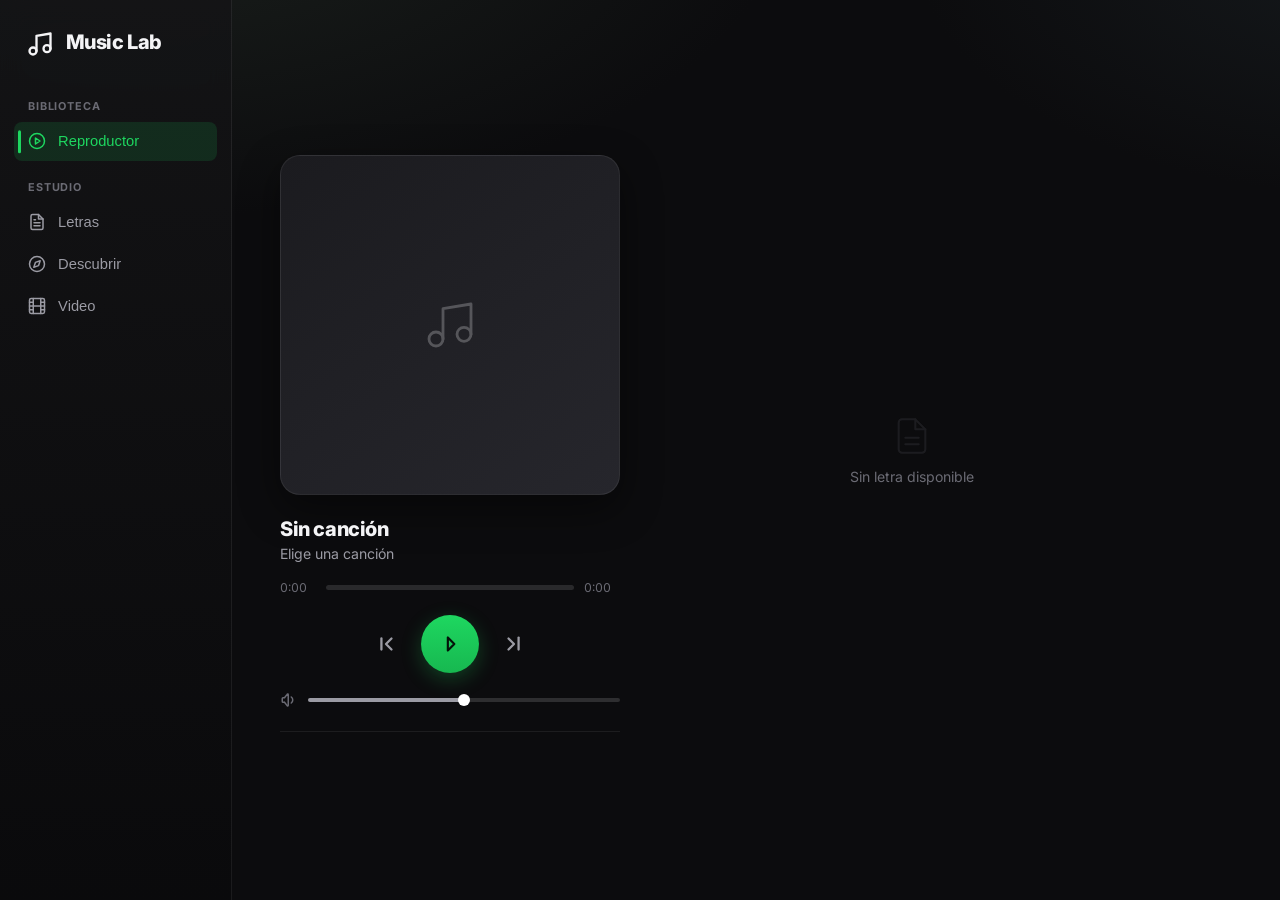
==== static/index.html @ c801e89b "ui(video): rename to Video, reorganize as numbered steps, add progress bar - Sidebar entry renamed f" ====
<!DOCTYPE html>
<html lang="es">
<head>
  <meta charset="UTF-8">
  <meta name="viewport" content="width=device-width, initial-scale=1.0">
  <title>Music Lab</title>
  <link href="https://fonts.googleapis.com/css2?family=Inter:wght@400;600;800&display=swap" rel="stylesheet">
  <link rel="stylesheet" href="/static/style.css">
</head>
<body>
  <div class="app-shell">
    <canvas id="bgCanvas" class="bg-canvas"></canvas>
    
    <!-- Barra lateral de navegación -->
    <nav class="sidebar">
      <div class="brand">
        <svg viewBox="0 0 24 24" width="28" height="28" stroke="currentColor" stroke-width="2" fill="none" stroke-linecap="round" stroke-linejoin="round" style="margin-right:8px; vertical-align:middle"><path d="M9 18V5l12-2v13"></path><circle cx="6" cy="18" r="3"></circle><circle cx="18" cy="16" r="3"></circle></svg>
        Music Lab
      </div>

      <div class="nav-group-label">Biblioteca</div>
      <button class="nav-item active" data-view="player">
        <svg viewBox="0 0 24 24" width="18" height="18" stroke="currentColor" stroke-width="2" fill="none" stroke-linecap="round" stroke-linejoin="round" style="margin-right:8px; vertical-align:middle; margin-top:-2px"><circle cx="12" cy="12" r="10"></circle><polygon points="10 8 16 12 10 16 10 8"></polygon></svg> Reproductor
      </button>

      <div class="nav-group-label">Estudio</div>
      <button class="nav-item" data-view="lyrics">
        <svg viewBox="0 0 24 24" width="18" height="18" stroke="currentColor" stroke-width="2" fill="none" stroke-linecap="round" stroke-linejoin="round" style="margin-right:8px; vertical-align:middle; margin-top:-2px"><path d="M14 2H6a2 2 0 0 0-2 2v16a2 2 0 0 0 2 2h12a2 2 0 0 0 2-2V8z"></path><polyline points="14 2 14 8 20 8"></polyline><line x1="16" y1="13" x2="8" y2="13"></line><line x1="16" y1="17" x2="8" y2="17"></line><polyline points="10 9 9 9 8 9"></polyline></svg> Letras
      </button>
      <button class="nav-item" data-view="spotify">
        <svg viewBox="0 0 24 24" width="18" height="18" stroke="currentColor" stroke-width="2" fill="none" stroke-linecap="round" stroke-linejoin="round" style="margin-right:8px; vertical-align:middle; margin-top:-2px"><circle cx="12" cy="12" r="10"></circle><polygon points="16.24 7.76 14.12 14.12 7.76 16.24 9.88 9.88 16.24 7.76"></polygon></svg> Descubrir
      </button>
      <button class="nav-item" data-view="studio">
        <svg viewBox="0 0 24 24" width="18" height="18" stroke="currentColor" stroke-width="2" fill="none" stroke-linecap="round" stroke-linejoin="round" style="margin-right:8px; vertical-align:middle; margin-top:-2px"><rect x="2" y="2" width="20" height="20" rx="2.18" ry="2.18"></rect><line x1="7" y1="2" x2="7" y2="22"></line><line x1="17" y1="2" x2="17" y2="22"></line><line x1="2" y1="12" x2="22" y2="12"></line><line x1="2" y1="7" x2="7" y2="7"></line><line x1="2" y1="17" x2="7" y2="17"></line><line x1="17" y1="17" x2="22" y2="17"></line><line x1="17" y1="7" x2="22" y2="7"></line></svg> Video
      </button>
    </nav>

    <main class="content">

      <!-- ============ VISTA: REPRODUCTOR ============ -->
      <section class="view active" id="view-player">

        <div class="now-playing">

          <!-- Columna izquierda: artwork + controles + playlist -->
          <div class="np-controls">
            <div class="np-artwork" id="npArtwork">
              <svg viewBox="0 0 24 24" width="56" height="56" fill="none" stroke="currentColor" stroke-width="1.2" stroke-linecap="round" stroke-linejoin="round" opacity="0.25"><path d="M9 18V5l12-2v13"></path><circle cx="6" cy="18" r="3"></circle><circle cx="18" cy="16" r="3"></circle></svg>
            </div>

            <div class="np-meta">
              <div id="currentSongTitle">Sin canción</div>
              <div id="currentArtistName">Elige una canción</div>
            </div>

            <audio id="audioPlayer" preload="metadata"></audio>

            <div class="np-progress">
              <span id="currentTime">0:00</span>
              <div class="progress-bar"><div class="progress"></div></div>
              <span id="duration">0:00</span>
            </div>

            <div class="np-buttons">
              <button class="control-button" id="prevBtn" title="Anterior">
                <svg viewBox="0 0 24 24" fill="none" stroke="currentColor" stroke-linecap="round" stroke-linejoin="round" width="22" height="22" stroke-width="2.5"><path d="M7 6v12"></path><path d="M18 6l-6 6l6 6"></path></svg>
              </button>
              <button class="control-button play-pause" id="playBtn" title="Reproducir/Pausar">
                <svg id="playIconSvg" viewBox="0 0 24 24" fill="none" stroke="currentColor" stroke-linecap="round" stroke-linejoin="round" width="26" height="26" stroke-width="2"><path d="M10 18l6 -6l-6 -6v12"></path></svg>
              </button>
              <button class="control-button" id="nextBtn" title="Siguiente">
                <svg viewBox="0 0 24 24" fill="none" stroke="currentColor" stroke-linecap="round" stroke-linejoin="round" width="22" height="22" stroke-width="2.5"><path d="M6 6l6 6l-6 6"></path><path d="M17 5v13"></path></svg>
              </button>
            </div>

            <div class="np-volume">
              <svg viewBox="0 0 24 24" fill="none" stroke="currentColor" stroke-linecap="round" stroke-linejoin="round" width="18" height="18" stroke-width="2"><path d="M15 8a5 5 0 0 1 0 8"></path><path d="M6 15h-2a1 1 0 0 1 -1 -1v-4a1 1 0 0 1 1 -1h2l3.5 -4.5a.8 .8 0 0 1 1.5 .5v14a.8 .8 0 0 1 -1.5 .5l-3.5 -4.5"></path></svg>
              <input type="range" class="volume-slider" min="0" max="1" step="0.1" value="0.5" />
            </div>

            <div class="playlist" id="playlistContainer"></div>
          </div>

          <!-- Columna derecha: letra / karaoke -->
          <div class="np-lyrics">
            <div class="karaoke-stage" id="karaokeStage" hidden>
              <div class="karaoke-text" id="karaokeText"></div>
            </div>
            <div class="np-lyrics-empty" id="npLyricsEmpty">
              <svg viewBox="0 0 24 24" width="40" height="40" fill="none" stroke="currentColor" stroke-width="1.2" stroke-linecap="round" stroke-linejoin="round" opacity="0.18"><path d="M14 2H6a2 2 0 0 0-2 2v16a2 2 0 0 0 2 2h12a2 2 0 0 0 2-2V8z"></path><polyline points="14 2 14 8 20 8"></polyline><line x1="16" y1="13" x2="8" y2="13"></line><line x1="16" y1="17" x2="8" y2="17"></line></svg>
              <p>Sin letra disponible</p>
            </div>
          </div>

        </div>
      </section>

      <!-- ============ VISTA: LETRAS ============ -->
      <section class="view" id="view-lyrics">
        <h1>Ver / crear letra</h1>
        <div class="form-card">
          <label>Canción</label>
          <select id="lyricsSongSelect"></select>

          <label>Letra (separa las estrofas con una línea vacía)</label>
          <textarea id="lyricsTextarea" rows="16" placeholder="Elige una canción para ver o escribir su letra..."></textarea>

          <button id="lyricsSaveBtn">Guardar letra</button>
        </div>
        <div id="lyricsStatus" class="status-box"></div>
      </section>

      <!-- ============ VISTA: VIDEO ============ -->
      <section class="view" id="view-studio">
        <h1>Generador de Video</h1>
        <p class="hint">
          Sincroniza la letra de una canción y expórtala como video vertical
          estilo TikTok. La letra que sincronices aquí también aparece en el Reproductor.
        </p>

        <details class="add-song">
          <summary>+ Añadir canción por URL</summary>
          <form id="downloadForm" class="form-card">
            <label>URL del audio/video</label>
            <input type="text" id="downloadUrl" placeholder="https://www.youtube.com/watch?v=..." required />

            <label>Nombre para guardarla (opcional)</label>
            <input type="text" id="downloadName" placeholder="Se usará el título si lo dejas vacío" />

            <p class="hint">Solo descarga contenido del que tengas derechos o licencia adecuada.</p>

            <button type="submit" id="downloadSubmit">Descargar</button>
          </form>
          <div id="downloadStatus" class="status-box"></div>
        </details>

        <!-- Paso 1: Elegir canción y sincronizar -->
        <div class="form-card step-card">
          <div class="step-head">
            <span class="step-num">1</span>
            <div>
              <div class="step-title">Elige la canción</div>
              <div class="step-sub">Sincroniza su letra con el audio (una sola vez por canción).</div>
            </div>
          </div>

          <label>Canción (necesita letra guardada)</label>
          <select id="studioSongSelect"></select>

          <div class="inline-fields">
            <div>
              <label>Idioma</label>
              <input type="text" id="studioLanguage" value="es" />
            </div>
            <div>
              <label>Modelo Whisper</label>
              <select id="studioModel">
                <option value="tiny">tiny (rápido)</option>
                <option value="base">base</option>
                <option value="small" selected>small (recomendado)</option>
                <option value="medium">medium (lento, preciso)</option>
              </select>
            </div>
          </div>

          <div class="checkbox-row">
            <label><input type="checkbox" id="studioSeparate" checked /> Aislar voz (Demucs)</label>
            <label><input type="checkbox" id="studioVad" checked /> Detección de voz (VAD)</label>
            <label><input type="checkbox" id="studioForce" /> Forzar re-sincronización</label>
          </div>

          <p class="hint">
            "Aislar voz" + "VAD" dan la mejor sincronía. La primera vez, Demucs puede
            tardar un par de minutos; luego queda cacheada.
          </p>

          <button id="studioSyncBtn">Sincronizar</button>
          <div class="job-progress" id="syncProgress" hidden>
            <div class="job-progress-head">
              <span class="job-progress-phase" id="syncProgressPhase"></span>
              <span class="job-progress-pct" id="syncProgressPct"></span>
            </div>
            <div class="job-progress-bar"><div class="job-progress-fill" id="syncProgressFill"></div></div>
          </div>
          <div id="studioStatus" class="status-box"></div>
        </div>

        <!-- Paso 2: Detalles del video (metadatos + fragmento) y generación -->
        <div class="form-card step-card">
          <div class="step-head">
            <span class="step-num">2</span>
            <div>
              <div class="step-title">Detalles del video</div>
              <div class="step-sub">Textos que aparecen en pantalla y qué parte de la canción exportar.</div>
            </div>
          </div>

          <div class="inline-fields">
            <div>
              <label>Título a mostrar</label>
              <input type="text" id="videoTitulo" placeholder="Se usará el nombre de la canción" />
            </div>
            <div>
              <label>Artista (opcional)</label>
              <input type="text" id="videoArtista" placeholder="Artista" />
            </div>
          </div>

          <label>Nombre del archivo de salida</label>
          <input type="text" id="videoOutputName" placeholder="Se usará el nombre de la canción si lo dejas vacío" />

          <div class="section-sep">
            <span>Fragmento a exportar</span>
          </div>
          <p class="hint">
            Elige una estrofa (por ejemplo el coro) o ajusta los segundos a mano.
            Necesitas sincronizar arriba para ver las estrofas.
          </p>

          <div id="stanzaPicker" class="stanza-picker"></div>

          <div class="frag-row">
            <div>
              <label>Inicio (s)</label>
              <input type="number" id="fragStart" step="0.1" min="0" placeholder="0" />
            </div>
            <div>
              <label>Fin (s)</label>
              <input type="number" id="fragEnd" step="0.1" min="0" placeholder="duración completa" />
            </div>
            <button id="fragPreviewBtn" type="button" class="btn-ghost">Previsualizar</button>
          </div>

          <audio id="fragPreviewAudio" controls hidden></audio>

          <button id="videoGenerateBtn">Generar video</button>
          <div class="job-progress" id="videoProgress" hidden>
            <div class="job-progress-head">
              <span class="job-progress-phase" id="videoProgressPhase"></span>
              <span class="job-progress-pct" id="videoProgressPct"></span>
            </div>
            <div class="job-progress-bar"><div class="job-progress-fill" id="videoProgressFill"></div></div>
          </div>
          <div id="videoStatus" class="status-box"></div>
        </div>

        <h2>Videos generados</h2>
        <div class="video-gallery" id="videoGallery"></div>
      </section>

      <!-- ============ VISTA: DESCUBRIR (Spotify) ============ -->
      <section class="view" id="view-spotify">
        <h1>Descubrir</h1>
        <p class="hint">Explora tu música de Spotify y trae cualquier canción al Lab con un clic para reproducirla, sincronizar su letra o hacer un video.</p>

        <div class="discover-tabs">
          <button class="discover-tab active" data-src="recap">Recap del mes</button>
          <button class="discover-tab" data-src="playlists">Mis playlists</button>
          <button class="discover-tab" data-src="top">Mis favoritas</button>
        </div>

        <!-- Header al abrir una playlist: botón "Volver" + nombre grande -->
        <div class="playlist-header" id="playlistCrumb" hidden>
          <button type="button" class="playlist-back" id="playlistBackBtn" title="Volver a mis playlists">
            <svg viewBox="0 0 24 24" width="18" height="18" fill="none" stroke="currentColor" stroke-width="2" stroke-linecap="round" stroke-linejoin="round"><line x1="19" y1="12" x2="5" y2="12"></line><polyline points="12 19 5 12 12 5"></polyline></svg>
            Volver a mis playlists
          </button>
          <div class="playlist-header-info">
            <div class="playlist-header-name" id="playlistCrumbTitle"></div>
            <div class="playlist-header-meta" id="playlistCrumbMeta"></div>
          </div>
        </div>

        <div id="spotifyStatus" class="status-box"></div>

        <!-- Panel Recap del mes -->
        <div class="recap-panel" id="recapPanel" hidden>
          <div class="recap-section">
            <h2>Tus 5 artistas del mes</h2>
            <div class="recap-artists" id="recapArtists"></div>
          </div>
          <div class="recap-section">
            <h2>Tus 5 canciones del mes</h2>
            <div class="spotify-grid" id="recapTracks"></div>
          </div>
        </div>

        <!-- Grid unificado: usado para playlists, canciones de una playlist, o favoritas -->
        <div class="spotify-grid" id="spotifyGrid"></div>
      </section>

    </main>
  </div>

  <script src="/static/app.js"></script>
</body>
</html>
---- static/style.css ----
/* ============================================================
   Music Lab — sistema de diseño
   Tokens centralizados para mantener una estética coherente.
   ============================================================ */
:root {
  /* Superficies (de más profunda a más elevada) */
  --bg: #0c0c0e;
  --bg-elev-1: #141416;
  --bg-elev-2: #1b1b1f;
  --bg-elev-3: #26262c;

  /* Bordes y líneas */
  --border: rgba(255, 255, 255, 0.07);
  --border-strong: rgba(255, 255, 255, 0.14);

  /* Texto */
  --text: #f4f4f6;
  --text-dim: #9b9ba4;
  --text-faint: #6b6b74;

  /* Acento (verde marca) */
  --accent: #1ed760;
  --accent-2: #17b850;
  --accent-soft: rgba(30, 215, 96, 0.13);
  --accent-glow: rgba(30, 215, 96, 0.25);

  /* Estados */
  --danger: #f15e6c;
  --warn: #ffbd2e;

  /* Formas */
  --radius-sm: 8px;
  --radius: 14px;
  --radius-lg: 20px;
  --radius-pill: 999px;

  /* Sombras y transiciones */
  --shadow-sm: 0 4px 14px rgba(0, 0, 0, 0.35);
  --shadow: 0 14px 40px rgba(0, 0, 0, 0.45);
  --t-fast: 0.15s ease;
  --t: 0.22s cubic-bezier(0.22, 0.61, 0.36, 1);

  --font: 'Inter', -apple-system, BlinkMacSystemFont, 'Segoe UI', Roboto, Oxygen, Ubuntu, Cantarell, sans-serif;
}

/* Visualizador ambiental de fondo (canvas Web Audio). Va fijo detrás de todo,
   sin capturar clics, y con blur + opacidad para un efecto sutil y elegante. */
.bg-canvas {
  position: fixed;
  inset: 0;
  width: 100vw;
  height: 100vh;
  z-index: 0;
  pointer-events: none;
  opacity: 0.5;
  filter: blur(2px);
}

/* Reset */
* {
  margin: 0;
  padding: 0;
  box-sizing: border-box;
}

body {
  font-family: var(--font);
  color: var(--text);
  min-height: 100vh;
  background:
    radial-gradient(1100px 560px at 12% -12%, #1a1f1c 0%, transparent 58%),
    radial-gradient(900px 480px at 108% -6%, #15191c 0%, transparent 52%),
    var(--bg);
  -webkit-font-smoothing: antialiased;
}

/* ---------- App shell ---------- */
.app-shell {
  display: flex;
  min-height: 100vh;
}

.sidebar {
  width: 232px;
  flex-shrink: 0;
  background: linear-gradient(180deg, rgba(20, 20, 22, 0.9), rgba(10, 10, 12, 0.9));
  border-right: 1px solid var(--border);
  backdrop-filter: blur(12px);
  padding: 22px 14px;
  display: flex;
  flex-direction: column;
  gap: 3px;
  position: sticky;
  top: 0;
  height: 100vh;
  z-index: 1;
}

.brand {
  font-size: 1.25rem;
  font-weight: 800;
  letter-spacing: -0.02em;
  padding: 8px 12px 22px;
}

.nav-group-label {
  font-size: 0.68rem;
  font-weight: 700;
  text-transform: uppercase;
  letter-spacing: 0.08em;
  color: var(--text-faint);
  padding: 16px 14px 6px;
}

.nav-item {
  position: relative;
  background: transparent;
  border: none;
  color: var(--text-dim);
  text-align: left;
  padding: 11px 14px;
  border-radius: var(--radius-sm);
  font-size: 0.92rem;
  font-weight: 500;
  cursor: pointer;
  transition: background-color var(--t-fast), color var(--t-fast);
}

.nav-item:hover {
  color: var(--text);
  background-color: rgba(255, 255, 255, 0.05);
}

.nav-item.active {
  color: var(--accent);
  background-color: var(--accent-soft);
}

/* Barra de acento a la izquierda del item activo */
.nav-item.active::before {
  content: "";
  position: absolute;
  left: 4px;
  top: 50%;
  transform: translateY(-50%);
  width: 3px;
  height: 60%;
  border-radius: 3px;
  background: var(--accent);
}

.content {
  flex: 1;
  padding: 40px 48px;
  max-width: 980px;
  position: relative;
  z-index: 1;
}

h1 {
  font-size: 1.75rem;
  font-weight: 800;
  letter-spacing: -0.02em;
  margin-bottom: 6px;
}

h1 + .hint {
  margin-top: 4px;
}

h2 {
  font-size: 1.05rem;
  font-weight: 700;
  margin: 34px 0 14px;
  color: var(--text);
}

.hint {
  color: var(--text-dim);
  font-size: 0.86rem;
  line-height: 1.5;
  margin-bottom: 20px;
  max-width: 640px;
}

.view {
  display: none;
  animation: viewIn 0.35s var(--t);
}

.view.active {
  display: block;
}

@keyframes viewIn {
  from { opacity: 0; transform: translateY(8px); }
  to { opacity: 1; transform: translateY(0); }
}

/* ---------- Formularios / tarjetas ---------- */
.form-card {
  background: linear-gradient(180deg, var(--bg-elev-1), var(--bg-elev-2));
  border: 1px solid var(--border);
  border-radius: var(--radius-lg);
  padding: 26px;
  display: flex;
  flex-direction: column;
  gap: 6px;
  max-width: 660px;
  box-shadow: var(--shadow-sm);
}

.form-card label {
  font-size: 0.78rem;
  font-weight: 600;
  color: var(--text-dim);
  margin-top: 14px;
}

.form-card input[type="text"],
.form-card input[type="number"],
.form-card select,
.form-card textarea {
  background-color: var(--bg-elev-2);
  border: 1px solid var(--border);
  color: var(--text);
  border-radius: var(--radius-sm);
  padding: 11px 13px;
  font-size: 0.92rem;
  font-family: inherit;
  resize: vertical;
  transition: border-color var(--t-fast), box-shadow var(--t-fast), background-color var(--t-fast);
}

.form-card input::placeholder,
.form-card textarea::placeholder {
  color: var(--text-faint);
}

.form-card input[type="text"]:focus,
.form-card input[type="number"]:focus,
.form-card select:focus,
.form-card textarea:focus {
  outline: none;
  border-color: var(--accent);
  background-color: var(--bg-elev-3);
  box-shadow: 0 0 0 3px var(--accent-soft);
}

/* Botón primario */
.form-card button,
#videoGenerateBtn {
  margin-top: 20px;
  align-self: flex-start;
  background: linear-gradient(180deg, var(--accent), var(--accent-2));
  color: #04140a;
  font-weight: 700;
  font-size: 0.9rem;
  border: none;
  border-radius: var(--radius-pill);
  padding: 11px 26px;
  cursor: pointer;
  transition: transform var(--t-fast), box-shadow var(--t-fast), filter var(--t-fast);
}

.form-card button:hover,
#videoGenerateBtn:hover {
  transform: translateY(-1px);
  box-shadow: 0 8px 22px var(--accent-glow);
  filter: brightness(1.05);
}

.form-card button:active,
#videoGenerateBtn:active {
  transform: translateY(0);
}

.form-card button:disabled {
  opacity: 0.45;
  cursor: not-allowed;
  transform: none;
  box-shadow: none;
  filter: none;
}

/* Botón secundario / fantasma */
.btn-ghost,
#fragPreviewBtn,
#videoLoadStanzasBtn {
  align-self: flex-start;
  background-color: var(--bg-elev-2);
  color: var(--text);
  border: 1px solid var(--border-strong);
  border-radius: var(--radius-pill);
  padding: 9px 20px;
  cursor: pointer;
  font-size: 0.85rem;
  font-weight: 500;
  transition: border-color var(--t-fast), background-color var(--t-fast);
}

.btn-ghost:hover,
#fragPreviewBtn:hover,
#videoLoadStanzasBtn:hover {
  border-color: var(--accent);
  background-color: rgba(255, 255, 255, 0.04);
}

#videoLoadStanzasBtn {
  margin-bottom: 8px;
}

#fragPreviewBtn {
  margin-top: 22px;
}

.inline-fields {
  display: flex;
  gap: 20px;
  flex-wrap: wrap;
}

.inline-fields > div {
  flex: 1;
  min-width: 140px;
}

.checkbox-field {
  display: flex;
  align-items: center;
}

.checkbox-field label {
  display: flex;
  align-items: center;
  gap: 8px;
  margin-top: 22px;
  color: var(--text);
  font-size: 0.88rem;
  font-weight: 500;
  cursor: pointer;
}

.checkbox-field input[type="checkbox"] {
  width: 16px;
  height: 16px;
  accent-color: var(--accent);
  cursor: pointer;
}

.status-box {
  margin-top: 16px;
  font-size: 0.88rem;
  color: var(--text-dim);
  min-height: 1.2em;
}

.status-box.error { color: var(--danger); }
.status-box.ok { color: var(--accent); }

/* Controles: prev / play / next */
.control-button {
  background: transparent;
  border: none;
  color: var(--text-dim);
  cursor: pointer;
  display: flex;
  align-items: center;
  justify-content: center;
  transition: color var(--t-fast), transform var(--t-fast);
}

.control-button:hover { color: var(--text); }
.control-button:active { transform: scale(0.9); }

.play-pause {
  background: linear-gradient(180deg, var(--accent), var(--accent-2)) !important;
  width: 58px;
  height: 58px;
  border-radius: 50%;
  color: #04140a !important;
  box-shadow: 0 6px 20px var(--accent-glow);
}

.play-pause:hover {
  transform: scale(1.07) !important;
  filter: brightness(1.05);
}

.play-pause:active {
  transform: scale(0.97) !important;
}

/* ---------- Bloque plegable "Añadir canción" ---------- */
.add-song {
  max-width: 620px;
  margin-bottom: 22px;
  background: linear-gradient(180deg, var(--bg-elev-1), var(--bg-elev-2));
  border: 1px solid var(--border);
  border-radius: var(--radius);
  overflow: hidden;
}

.add-song > summary {
  list-style: none;
  cursor: pointer;
  padding: 14px 18px;
  font-size: 0.9rem;
  font-weight: 600;
  color: var(--text-dim);
  user-select: none;
  transition: color var(--t-fast);
}

.add-song > summary::-webkit-details-marker { display: none; }
.add-song > summary::marker { content: ""; }
.add-song > summary:hover { color: var(--text); }
.add-song[open] > summary { color: var(--accent); }

/* La tarjeta interna pierde su propio marco: el marco es el del <details>. */
.add-song .form-card {
  border: none;
  background: transparent;
  box-shadow: none;
  padding: 0 18px 4px;
  border-radius: 0;
}

.add-song .status-box {
  padding: 0 18px 16px;
  margin-top: 0;
}

/* ---------- Generador de Video: tarjetas por paso ---------- */
.step-card {
  max-width: 720px;
  margin-bottom: 22px;
  padding: 26px 28px;
}

.step-head {
  display: flex;
  align-items: flex-start;
  gap: 14px;
  margin-bottom: 20px;
  padding-bottom: 18px;
  border-bottom: 1px solid var(--border);
}

.step-num {
  flex-shrink: 0;
  width: 30px;
  height: 30px;
  border-radius: 50%;
  background: var(--accent-soft);
  color: var(--accent);
  font-weight: 800;
  font-size: 0.92rem;
  display: flex;
  align-items: center;
  justify-content: center;
}

.step-title {
  font-size: 1.05rem;
  font-weight: 700;
  color: var(--text);
  letter-spacing: -0.01em;
}

.step-sub {
  font-size: 0.85rem;
  color: var(--text-dim);
  margin-top: 2px;
}

/* Fila horizontal de checkboxes (Demucs, VAD, Forzar): en vez de columnas
   con espacio muerto, todos en una sola línea. */
.checkbox-row {
  display: flex;
  flex-wrap: wrap;
  gap: 18px 22px;
  margin-top: 16px;
}

.checkbox-row label {
  display: flex;
  align-items: center;
  gap: 8px;
  color: var(--text);
  font-size: 0.88rem;
  font-weight: 500;
  cursor: pointer;
  margin-top: 0;
}

.checkbox-row input[type="checkbox"] {
  width: 16px;
  height: 16px;
  accent-color: var(--accent);
  cursor: pointer;
}

/* Separador de subsección dentro de una step-card (ej. "Fragmento a exportar"
   dentro de "Detalles del video"). */
.section-sep {
  display: flex;
  align-items: center;
  gap: 12px;
  margin: 24px 0 4px;
  color: var(--text-dim);
  font-size: 0.78rem;
  font-weight: 700;
  text-transform: uppercase;
  letter-spacing: 0.06em;
}

.section-sep::before,
.section-sep::after {
  content: "";
  flex: 1;
  height: 1px;
  background: var(--border);
}

/* Fila del fragmento: dos inputs numéricos + botón Previsualizar en línea. */
.frag-row {
  display: grid;
  grid-template-columns: 1fr 1fr auto;
  gap: 14px;
  align-items: end;
  margin-top: 10px;
}

.frag-row > button {
  margin-top: 0;
  height: fit-content;
  align-self: end;
  padding: 11px 18px;
}

#fragPreviewAudio {
  width: 100%;
  margin-top: 12px;
}

/* Status dentro de una step-card, para no dejarlo suelto abajo. */
.step-card .status-box {
  margin-top: 14px;
}

/* Barra de progreso reutilizable para jobs (sync + render de video).
   - Modo determinado: el fill ocupa un porcentaje real.
   - Modo indeterminado: cuando el backend no conoce el porcentaje (fases
     bloqueantes de Demucs/Whisper) mostramos un "marching bar" animado. */
.job-progress {
  margin-top: 14px;
  display: flex;
  flex-direction: column;
  gap: 8px;
}

.job-progress-head {
  display: flex;
  justify-content: space-between;
  align-items: baseline;
  font-size: 0.85rem;
  color: var(--text-dim);
  gap: 12px;
}

.job-progress-phase {
  font-weight: 600;
  color: var(--text);
}

.job-progress-pct {
  font-variant-numeric: tabular-nums;
  color: var(--accent);
  font-weight: 700;
}

.job-progress-bar {
  position: relative;
  height: 8px;
  background: var(--bg-elev-3);
  border-radius: var(--radius-pill);
  overflow: hidden;
}

.job-progress-fill {
  height: 100%;
  width: 0%;
  background: linear-gradient(90deg, var(--accent-2), var(--accent));
  border-radius: var(--radius-pill);
  transition: width 0.35s ease;
  box-shadow: 0 0 12px var(--accent-glow);
}

/* Modo indeterminado: la barra se marcha en bucle. */
.job-progress.indeterminate .job-progress-fill {
  width: 40% !important;
  animation: jobMarch 1.3s ease-in-out infinite;
  transition: none;
}

@keyframes jobMarch {
  0% { transform: translateX(-100%); }
  100% { transform: translateX(300%); }
}

@media (max-width: 620px) {
  .frag-row {
    grid-template-columns: 1fr 1fr;
  }
  .frag-row > button {
    grid-column: 1 / -1;
  }
}

/* ---------- Pestañas (Estudio) ---------- */
.tabs {
  display: flex;
  gap: 4px;
  margin: 24px 0 20px;
  border-bottom: 1px solid var(--border);
}

.tab {
  background: transparent;
  border: none;
  border-bottom: 2px solid transparent;
  color: var(--text-dim);
  padding: 10px 18px;
  font-size: 0.92rem;
  font-weight: 600;
  cursor: pointer;
  transition: color var(--t-fast), border-color var(--t-fast);
  margin-bottom: -1px;
}

.tab:hover { color: var(--text); }

.tab.active {
  color: var(--accent);
  border-bottom-color: var(--accent);
}

.tab-panel {
  display: none;
  animation: viewIn 0.3s var(--t);
}

.tab-panel.active { display: block; }

/* ---------- Now Playing — layout de dos columnas centrado ---------- */
/* Solo cuando la vista está activa; si no, la regla base .view (display:none)
   debe seguir ocultándola. Usamos .active para no ganarle en especificidad. */
.view#view-player.active {
  display: flex;
  align-items: center;
  justify-content: center;
  min-height: calc(100vh - 80px);
  padding: 0;
}

.now-playing {
  display: grid;
  grid-template-columns: 340px 1fr;
  gap: 40px;
  width: 100%;
  max-width: 1000px;
  padding: 40px 0;
  align-items: center;
}

/* ---- Columna izquierda: artwork + controles + playlist ---- */
.np-controls {
  display: flex;
  flex-direction: column;
  gap: 0;
}

.np-artwork {
  width: 100%;
  aspect-ratio: 1;
  border-radius: var(--radius-lg);
  background: linear-gradient(145deg, var(--bg-elev-2), var(--bg-elev-3));
  border: 1px solid var(--border);
  display: flex;
  align-items: center;
  justify-content: center;
  margin-bottom: 22px;
  overflow: hidden;
  box-shadow: var(--shadow);
  /* Pulso sutil cuando hay canción cargada */
  transition: box-shadow 0.4s ease;
}

.np-artwork.playing {
  box-shadow: 0 0 0 1px var(--border), 0 20px 60px var(--accent-glow);
}

.np-meta {
  margin-bottom: 18px;
}

#currentSongTitle {
  font-size: 1.25rem;
  font-weight: 800;
  letter-spacing: -0.02em;
  color: var(--text);
  white-space: nowrap;
  overflow: hidden;
  text-overflow: ellipsis;
}

#currentArtistName {
  color: var(--text-dim);
  font-size: 0.88rem;
  margin-top: 4px;
}

.np-progress {
  display: flex;
  align-items: center;
  gap: 10px;
  margin-bottom: 20px;
}

.np-progress .progress-bar {
  flex: 1;
  height: 5px;
  background-color: rgba(255, 255, 255, 0.12);
  border-radius: var(--radius-pill);
  cursor: pointer;
  position: relative;
}

.np-progress .progress {
  position: absolute;
  left: 0; top: 0;
  height: 100%;
  width: 0%;
  background: linear-gradient(90deg, var(--accent-2), var(--accent));
  border-radius: var(--radius-pill);
}

#currentTime, #duration {
  color: var(--text-faint);
  font-size: 0.76rem;
  font-variant-numeric: tabular-nums;
  width: 36px;
  flex-shrink: 0;
}

.np-buttons {
  display: flex;
  align-items: center;
  justify-content: center;
  gap: 24px;
  margin-bottom: 18px;
}

.np-volume {
  display: flex;
  align-items: center;
  gap: 10px;
  margin-bottom: 22px;
}

.np-volume svg { color: var(--text-faint); flex-shrink: 0; }

.volume-slider {
  flex: 1;
  -webkit-appearance: none;
  appearance: none;
  height: 4px;
  background: linear-gradient(to right, var(--text-dim) 0%, var(--text-dim) var(--value, 50%), rgba(255,255,255,0.14) var(--value, 50%), rgba(255,255,255,0.14) 100%);
  border-radius: var(--radius-pill);
  cursor: pointer;
  outline: none;
}

.volume-slider::-webkit-slider-thumb {
  -webkit-appearance: none;
  width: 12px; height: 12px;
  background: #fff;
  border-radius: 50%;
  cursor: pointer;
}

/* ---- Playlist compact ---- */
.playlist {
  border-top: 1px solid var(--border);
  padding-top: 14px;
  max-height: 220px;
  overflow-y: auto;
  scrollbar-width: thin;
  scrollbar-color: var(--bg-elev-3) transparent;
}

.playlist::-webkit-scrollbar { width: 6px; }
.playlist::-webkit-scrollbar-thumb { background: var(--bg-elev-3); border-radius: var(--radius-pill); }

.song-item {
  position: relative;
  display: flex;
  align-items: center;
  justify-content: space-between;
  padding: 9px 10px;
  border-radius: var(--radius-sm);
  cursor: pointer;
  transition: background-color var(--t-fast);
}

.song-item:hover { background-color: rgba(255,255,255,0.045); }

.song-item.active { background-color: var(--accent-soft); }

.song-item.active::before {
  content: "";
  position: absolute;
  left: 3px; top: 50%;
  transform: translateY(-50%);
  width: 3px; height: 56%;
  border-radius: 3px;
  background: var(--accent);
}

.song-item .song-details { display: flex; flex-direction: column; gap: 3px; min-width: 0; }

.song-title-row { display: flex; align-items: center; gap: 8px; }

.song-item .song-title {
  font-size: 0.85rem;
  font-weight: 500;
  color: var(--text);
  white-space: nowrap;
  overflow: hidden;
  text-overflow: ellipsis;
}

.song-item.active .song-title { color: var(--accent); }

.eq { display: none; align-items: flex-end; gap: 2px; height: 12px; flex-shrink: 0; }
.song-item.active .eq { display: inline-flex; }
.eq i { width: 3px; height: 4px; background: var(--accent); border-radius: 2px; animation: eq 0.95s ease-in-out infinite; }
.eq i:nth-child(1) { animation-delay: -0.15s; }
.eq i:nth-child(2) { animation-delay: -0.55s; }
.eq i:nth-child(3) { animation-delay: -0.35s; }
@keyframes eq { 0%,100% { height: 4px; } 50% { height: 12px; } }

.song-item .badges { display: flex; gap: 4px; }

.badge {
  font-size: 0.62rem;
  font-weight: 600;
  padding: 1px 7px;
  border-radius: var(--radius-pill);
  background-color: rgba(255,255,255,0.06);
  color: var(--text-faint);
  border: 1px solid transparent;
}

.badge.on { background-color: var(--accent-soft); color: var(--accent); }

.song-duration {
  color: var(--text-faint);
  font-size: 0.76rem;
  font-variant-numeric: tabular-nums;
  flex-shrink: 0;
  margin-left: 10px;
}

/* ---- Columna derecha: karaoke / letra ---- */
.np-lyrics {
  position: relative;
  height: calc(100vh - 120px);
  max-height: 680px;
  display: flex;
  align-items: center;
  justify-content: center;
}

/* El escenario de karaoke llena toda la columna */
.np-lyrics .karaoke-stage {
  position: absolute;
  inset: 0;
  margin: 0;
  border-radius: var(--radius-lg);
  padding: 40px 32px;
}

/* Solo se muestra (flex) cuando NO tiene el atributo hidden. */
.np-lyrics .karaoke-stage:not([hidden]) {
  display: flex;
  flex-direction: column;
  align-items: center;
  justify-content: center;
}

.np-lyrics .karaoke-text {
  width: 100%;
  height: 100%;
  max-height: 520px;
}

/* Placeholder cuando no hay letra */
.np-lyrics-empty {
  display: flex;
  flex-direction: column;
  align-items: center;
  gap: 12px;
  color: var(--text-faint);
  font-size: 0.88rem;
}

/* Ocultar empty cuando hay karaoke visible */
.karaoke-stage:not([hidden]) ~ .np-lyrics-empty {
  display: none;
}

/* ---------- Karaoke (estilo Apple Music) ---------- */
.karaoke-stage {
  margin-top: 24px;
  background: radial-gradient(circle at 50% -10%, #1a2620 0%, #161618 55%, var(--bg-elev-1) 100%);
  border: 1px solid var(--border);
  border-radius: var(--radius-lg);
  padding: 28px 32px 36px;
  text-align: center;
  box-shadow: var(--shadow-sm);
}

.karaoke-stage audio {
  width: 100%;
  margin-bottom: 28px;
}

/* Ventana de scroll: solo la franja central se ve nítida; arriba y abajo
   se desvanecen con una máscara para el efecto "letra que fluye". */
.karaoke-text {
  position: relative;
  height: 340px;
  overflow: hidden;
  -webkit-mask-image: linear-gradient(to bottom, transparent 0%, #000 24%, #000 76%, transparent 100%);
          mask-image: linear-gradient(to bottom, transparent 0%, #000 24%, #000 76%, transparent 100%);
}

.k-scroll {
  position: absolute;
  left: 0;
  right: 0;
  top: 0;
  transition: transform 0.5s cubic-bezier(0.22, 0.61, 0.36, 1);
  will-change: transform;
}

.k-stanza {
  margin-bottom: 26px;
}

/* Cada línea: atenuada y desenfocada por defecto; la activa se aclara,
   se enfoca y crece ligeramente. */
.k-line {
  font-size: 1.55rem;
  line-height: 1.5;
  font-weight: 700;
  padding: 7px 8px;
  opacity: 0.3;
  filter: blur(2.4px);
  transform: scale(0.9);
  transform-origin: center;
  transition: opacity 0.4s ease, filter 0.4s ease, transform 0.4s ease;
}

.k-line.past {
  opacity: 0.22;
}

.k-line.active {
  opacity: 1;
  filter: none;
  transform: scale(1);
}

/* Relleno progresivo por palabra (wipe de karaoke): el degradado lleva el
   color "cantado" de 0 a --p y el color base del resto, recortado al texto. */
.k-word {
  --p: 0%;
  --fill: #1ed760;
  --base: #5a5a5a;
  background-image: linear-gradient(
    to right,
    var(--fill) 0%,
    var(--fill) var(--p),
    var(--base) var(--p),
    var(--base) 100%
  );
  -webkit-background-clip: text;
          background-clip: text;
  -webkit-text-fill-color: transparent;
  color: transparent;
}

/* En la línea activa el texto aún no cantado se ve un poco más claro. */
.k-line.active .k-word {
  --base: #8f8f8f;
}

/* Palabras "aproximadas": Whisper no las reconoció y su tiempo se interpoló.
   Se marcan con un subrayado punteado ámbar sutil. */
.k-word.approx {
  text-decoration: underline dotted;
  text-decoration-color: rgba(255, 189, 46, 0.55);
  text-underline-offset: 5px;
}

/* Letra sin sincronizar: respaldo cuando el tema aún no tiene karaoke.
   Se muestra estática y desplazable, sin máscara ni animación. */
.karaoke-text.plain {
  overflow-y: auto;
  -webkit-mask-image: none;
          mask-image: none;
  scrollbar-width: thin;
  scrollbar-color: var(--bg-elev-3) transparent;
}

.k-scroll.k-plain {
  position: static;
  transition: none;
  padding: 12px 0;
}

.k-line-plain {
  font-size: 1.15rem;
  line-height: 1.95;
  color: var(--text-dim);
  text-align: center;
}

/* ---------- Selector de fragmento (video) ---------- */
.stanza-picker {
  display: flex;
  flex-direction: column;
  gap: 8px;
  margin: 8px 0 4px;
  max-height: 260px;
  overflow-y: auto;
  scrollbar-width: thin;
  scrollbar-color: var(--bg-elev-3) transparent;
}

.stanza-option {
  background-color: var(--bg-elev-2);
  border: 1px solid var(--border);
  border-radius: var(--radius-sm);
  padding: 11px 14px;
  cursor: pointer;
  font-size: 0.85rem;
  line-height: 1.5;
  transition: border-color var(--t-fast), background-color var(--t-fast);
}

.stanza-option:hover {
  border-color: var(--border-strong);
}

.stanza-option.selected {
  border-color: var(--accent);
  background-color: var(--accent-soft);
}

.stanza-option .stanza-time {
  color: var(--accent);
  font-size: 0.74rem;
  font-weight: 600;
  font-variant-numeric: tabular-nums;
  margin-bottom: 4px;
  display: block;
}

.stanza-option .stanza-lines {
  color: var(--text);
  white-space: pre-line;
}

/* ---------- Videos ---------- */
.video-gallery {
  display: grid;
  grid-template-columns: repeat(auto-fill, minmax(190px, 1fr));
  gap: 18px;
}

.video-card {
  background: linear-gradient(180deg, var(--bg-elev-1), var(--bg-elev-2));
  border: 1px solid var(--border);
  border-radius: var(--radius);
  padding: 12px;
  transition: transform var(--t-fast), border-color var(--t-fast);
}

.video-card:hover {
  transform: translateY(-2px);
  border-color: var(--border-strong);
}

.video-card video {
  width: 100%;
  border-radius: var(--radius-sm);
  margin-bottom: 8px;
  display: block;
}

.video-card .video-name {
  font-size: 0.78rem;
  color: var(--text-dim);
  word-break: break-all;
}


/* ============================================================
   DESCUBRIR (Spotify)
============================================================ */
.discover-tabs {
  display: flex;
  gap: 4px;
  margin: 4px 0 20px;
  border-bottom: 1px solid var(--border);
}

.discover-tab {
  background: transparent;
  border: none;
  border-bottom: 2px solid transparent;
  color: var(--text-dim);
  padding: 10px 18px;
  font-size: 0.92rem;
  font-weight: 600;
  cursor: pointer;
  transition: color var(--t-fast), border-color var(--t-fast);
  margin-bottom: -1px;
}

.discover-tab:hover { color: var(--text); }
.discover-tab.active { color: var(--accent); border-bottom-color: var(--accent); }

.discover-search {
  display: flex;
  gap: 10px;
  margin-bottom: 20px;
  max-width: 520px;
}

.discover-search input {
  flex: 1;
  background-color: var(--bg-elev-2);
  border: 1px solid var(--border);
  color: var(--text);
  border-radius: var(--radius-pill);
  padding: 11px 18px;
  font-family: inherit;
  font-size: 0.92rem;
  transition: border-color var(--t-fast), box-shadow var(--t-fast);
}

.discover-search input:focus {
  outline: none;
  border-color: var(--accent);
  box-shadow: 0 0 0 3px var(--accent-soft);
}

.spotify-grid {
  display: grid;
  grid-template-columns: repeat(auto-fill, minmax(180px, 1fr));
  gap: 18px;
  margin-top: 8px;
}

.spotify-card {
  background: linear-gradient(180deg, var(--bg-elev-1), var(--bg-elev-2));
  border: 1px solid var(--border);
  border-radius: var(--radius);
  padding: 14px;
  display: flex;
  flex-direction: column;
  transition: transform var(--t-fast), border-color var(--t-fast);
}

.spotify-card:hover {
  transform: translateY(-3px);
  border-color: var(--border-strong);
}

.spotify-img-container {
  position: relative;
  width: 100%;
  aspect-ratio: 1;
  border-radius: var(--radius-sm);
  overflow: hidden;
  background: var(--bg-elev-3);
  margin-bottom: 10px;
}

.spotify-img {
  width: 100%;
  height: 100%;
  object-fit: cover;
  transition: transform 0.4s ease;
}

.spotify-card:hover .spotify-img { transform: scale(1.05); }

.spotify-preview-overlay {
  position: absolute;
  inset: 0;
  background: rgba(0, 0, 0, 0.35);
  display: flex;
  align-items: center;
  justify-content: center;
  opacity: 0;
  transition: opacity var(--t-fast);
}

.spotify-card:hover .spotify-preview-overlay { opacity: 1; }

.spotify-preview-btn {
  background: var(--accent);
  color: #04140a;
  border: none;
  border-radius: 50%;
  width: 46px;
  height: 46px;
  display: flex;
  align-items: center;
  justify-content: center;
  cursor: pointer;
  box-shadow: 0 4px 14px rgba(0, 0, 0, 0.4);
  transition: transform var(--t-fast);
}

.spotify-preview-btn:hover { transform: scale(1.08); }

@keyframes pulseGlow {
  0% { box-shadow: 0 0 0 0 var(--accent-glow); }
  70% { box-shadow: 0 0 0 14px rgba(30, 215, 96, 0); }
  100% { box-shadow: 0 0 0 0 rgba(30, 215, 96, 0); }
}

.spotify-preview-btn.playing { animation: pulseGlow 1.5s infinite; }

.spotify-title {
  font-size: 0.92rem;
  font-weight: 700;
  color: var(--text);
  white-space: nowrap;
  overflow: hidden;
  text-overflow: ellipsis;
}

.spotify-artist {
  font-size: 0.82rem;
  color: var(--text-dim);
  white-space: nowrap;
  overflow: hidden;
  text-overflow: ellipsis;
  margin-bottom: 10px;
}

.btn-download-spotify {
  margin-top: auto;
  padding: 9px 12px;
  font-size: 0.82rem;
  font-weight: 600;
  border: 1px solid var(--border-strong);
  border-radius: var(--radius-pill);
  background: var(--bg-elev-2);
  color: var(--text);
  cursor: pointer;
  transition: background-color var(--t-fast), color var(--t-fast), border-color var(--t-fast);
}

.btn-download-spotify:hover:not(:disabled) {
  background: linear-gradient(180deg, var(--accent), var(--accent-2));
  color: #04140a;
  border-color: transparent;
}

.btn-download-spotify:disabled { cursor: default; }

.btn-download-spotify.in-lib {
  background: var(--accent-soft);
  color: var(--accent);
  border-color: transparent;
}

/* Prompt de login */
.spotify-login-box {
  text-align: center;
  padding: 44px 20px;
  color: var(--text-dim);
}

.spotify-login-box p { margin-bottom: 16px; }

.btn-spotify-login {
  background: #1DB954;
  color: #fff;
  border: none;
  border-radius: var(--radius-pill);
  padding: 12px 24px;
  font-weight: 700;
  font-size: 0.95rem;
  cursor: pointer;
  transition: transform var(--t-fast), filter var(--t-fast);
}

.btn-spotify-login:hover { transform: translateY(-1px); filter: brightness(1.08); }

/* ---- Recap del mes ---- */
/* Nota: condicionar el display al selector :not([hidden]) es clave para
   que el atributo hidden funcione (el display: flex lo ganaba). */
.recap-panel:not([hidden]) {
  display: flex;
  flex-direction: column;
  gap: 32px;
  margin-top: 8px;
}

.recap-section h2 {
  font-size: 1rem;
  font-weight: 700;
  color: var(--text-dim);
  margin: 0 0 14px;
  text-transform: uppercase;
  letter-spacing: 0.06em;
}

.recap-artists {
  display: grid;
  grid-template-columns: repeat(auto-fit, minmax(140px, 1fr));
  gap: 18px;
}

.recap-artist {
  position: relative;
  display: flex;
  flex-direction: column;
  align-items: center;
  gap: 10px;
  background: linear-gradient(180deg, var(--bg-elev-1), var(--bg-elev-2));
  border: 1px solid var(--border);
  border-radius: var(--radius);
  padding: 22px 14px 18px;
  text-align: center;
  transition: transform var(--t-fast), border-color var(--t-fast);
}

.recap-artist:hover {
  transform: translateY(-3px);
  border-color: var(--border-strong);
}

.recap-rank {
  position: absolute;
  top: 8px;
  left: 12px;
  font-size: 0.78rem;
  font-weight: 700;
  color: var(--accent);
  background: var(--accent-soft);
  padding: 3px 10px;
  border-radius: var(--radius-pill);
  letter-spacing: 0.02em;
}

.recap-artist-avatar {
  width: 92px;
  height: 92px;
  border-radius: 50%;
  overflow: hidden;
  background: var(--bg-elev-3);
  box-shadow: 0 6px 20px rgba(0, 0, 0, 0.35);
}

.recap-artist-avatar img {
  width: 100%;
  height: 100%;
  object-fit: cover;
  display: block;
}

.recap-artist-name {
  font-size: 0.9rem;
  font-weight: 700;
  color: var(--text);
  white-space: nowrap;
  overflow: hidden;
  text-overflow: ellipsis;
  max-width: 100%;
}

/* ---- Tarjetas de playlist ---- */
.playlist-card { cursor: pointer; }

.playlist-cover-fallback {
  width: 100%;
  height: 100%;
  background: linear-gradient(135deg, var(--bg-elev-2), var(--bg-elev-3));
}

/* Header cuando el usuario está viendo las canciones de una playlist:
   botón Volver claro + nombre grande + contador de canciones.
   :not([hidden]) para respetar el atributo hidden (mismo bug que recap). */
.playlist-header:not([hidden]) {
  display: flex;
  flex-direction: column;
  gap: 14px;
  margin: 4px 0 22px;
  padding-bottom: 18px;
  border-bottom: 1px solid var(--border);
}

.playlist-back {
  align-self: flex-start;
  display: inline-flex;
  align-items: center;
  gap: 8px;
  background: transparent;
  color: var(--text-dim);
  border: none;
  padding: 6px 4px;
  font-size: 0.85rem;
  font-weight: 500;
  cursor: pointer;
  transition: color var(--t-fast);
}

.playlist-back:hover { color: var(--accent); }

.playlist-header-info {
  display: flex;
  flex-direction: column;
  gap: 4px;
}

.playlist-header-name {
  font-size: 1.5rem;
  font-weight: 800;
  letter-spacing: -0.01em;
  color: var(--text);
}

.playlist-header-meta {
  font-size: 0.85rem;
  color: var(--text-dim);
}
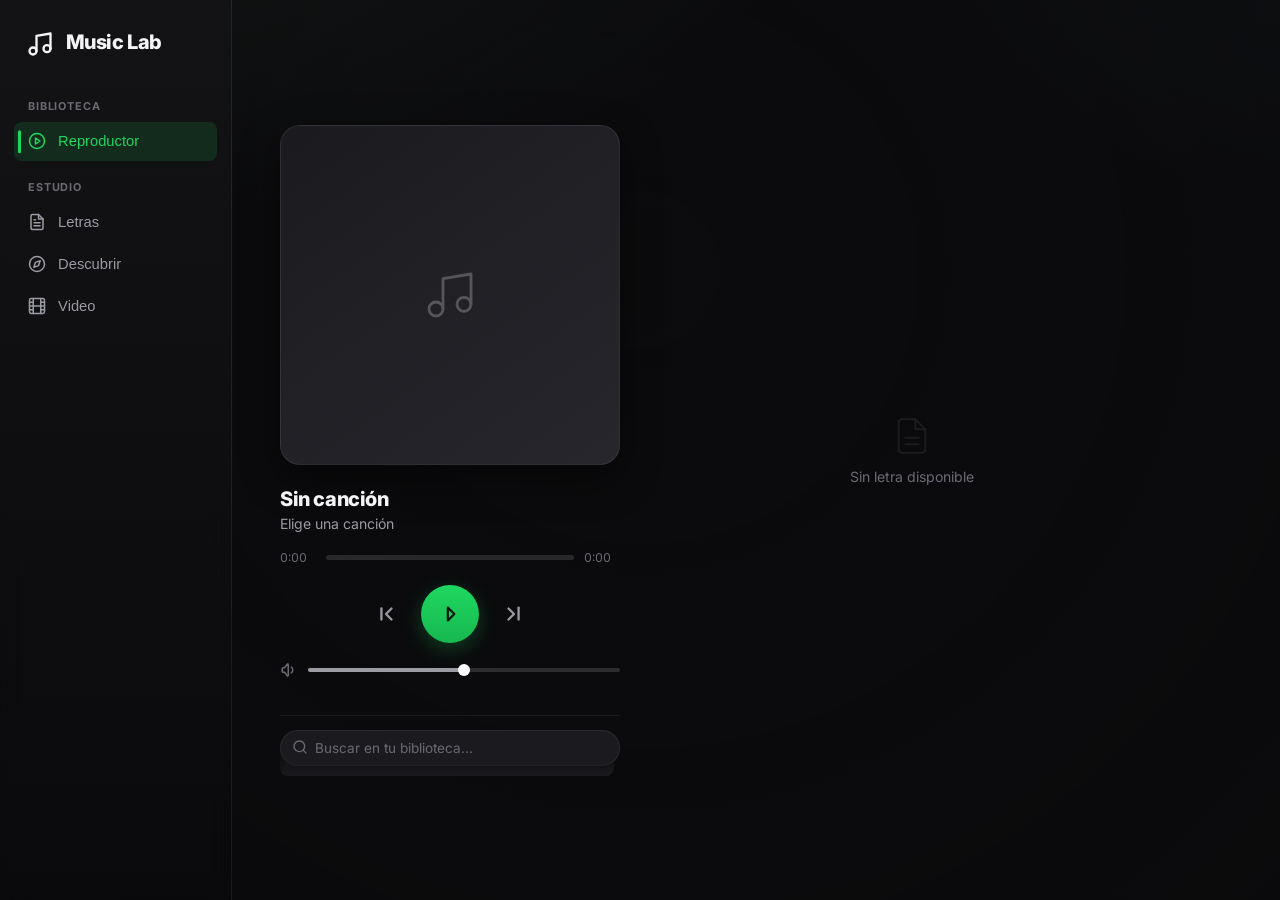
==== commit 282b3f22: "feat(player): reactive aurora, playlist filter, 3-row cap - Visualizer redesigned as an 'aurora' wit" ====
--- a/static/index.html
+++ b/static/index.html
@@ -10,6 +10,7 @@
 <body>
   <div class="app-shell">
     <canvas id="bgCanvas" class="bg-canvas"></canvas>
+    <div class="bg-overlay"></div>
     
     <!-- Barra lateral de navegación -->
     <nav class="sidebar">
@@ -78,7 +79,13 @@
               <input type="range" class="volume-slider" min="0" max="1" step="0.1" value="0.5" />
             </div>
 
-            <div class="playlist" id="playlistContainer"></div>
+            <div class="playlist-search">
+              <svg viewBox="0 0 24 24" width="16" height="16" fill="none" stroke="currentColor" stroke-width="2" stroke-linecap="round" stroke-linejoin="round"><circle cx="11" cy="11" r="8"></circle><line x1="21" y1="21" x2="16.65" y2="16.65"></line></svg>
+              <input type="text" id="playlistSearch" placeholder="Buscar en tu biblioteca..." />
+            </div>
+            <div class="playlist-wrap">
+              <div class="playlist" id="playlistContainer"></div>
+            </div>
           </div>
 
           <!-- Columna derecha: letra / karaoke -->
--- a/static/style.css
+++ b/static/style.css
@@ -44,7 +44,8 @@
 }
 
 /* Visualizador ambiental de fondo (canvas Web Audio). Va fijo detrás de todo,
-   sin capturar clics, y con blur + opacidad para un efecto sutil y elegante. */
+   sin capturar clics, y con blur pronunciado + opacidad para un efecto tipo
+   "aurora" muy sutil que no compita con la letra del karaoke. */
 .bg-canvas {
   position: fixed;
   inset: 0;
@@ -52,8 +53,18 @@
   height: 100vh;
   z-index: 0;
   pointer-events: none;
-  opacity: 0.5;
-  filter: blur(2px);
+  opacity: 0.42;
+  filter: blur(22px) saturate(0.95);
+}
+
+/* Capa oscura por encima del canvas para preservar legibilidad. Deja pasar
+   la atmósfera del visualizador pero devuelve contraste al contenido. */
+.bg-overlay {
+  position: fixed;
+  inset: 0;
+  z-index: 0;
+  pointer-events: none;
+  background: radial-gradient(ellipse at 50% 30%, rgba(10, 10, 12, 0.30) 0%, rgba(10, 10, 12, 0.68) 100%);
 }
 
 /* Reset */
@@ -790,11 +801,68 @@
   cursor: pointer;
 }
 
-/* ---- Playlist compact ---- */
-.playlist {
+/* ---- Buscador de canciones ---- */
+.playlist-search {
+  position: relative;
+  margin: 14px 0 10px;
   border-top: 1px solid var(--border);
   padding-top: 14px;
-  max-height: 220px;
+}
+
+.playlist-search svg {
+  position: absolute;
+  left: 12px;
+  top: 50%;
+  margin-top: 6px;
+  transform: translateY(-50%);
+  color: var(--text-faint);
+  pointer-events: none;
+}
+
+.playlist-search input {
+  width: 100%;
+  background-color: var(--bg-elev-2);
+  border: 1px solid var(--border);
+  color: var(--text);
+  border-radius: var(--radius-pill);
+  padding: 9px 14px 9px 34px;
+  font-family: inherit;
+  font-size: 0.85rem;
+  transition: border-color var(--t-fast), box-shadow var(--t-fast);
+}
+
+.playlist-search input:focus {
+  outline: none;
+  border-color: var(--accent);
+  box-shadow: 0 0 0 3px var(--accent-soft);
+}
+
+.playlist-search input::placeholder { color: var(--text-faint); }
+
+/* ---- Playlist con altura fija y fade inferior indicando más contenido ---- */
+.playlist-wrap {
+  position: relative;
+}
+
+/* Máscara suave en el borde inferior: cuando hay más canciones que caben,
+   la última se difumina para dejar claro que hay más al hacer scroll. */
+.playlist-wrap::after {
+  content: "";
+  position: absolute;
+  left: 0;
+  right: 6px;
+  bottom: 0;
+  height: 26px;
+  pointer-events: none;
+  background: linear-gradient(to bottom, transparent, var(--bg-elev-2));
+  border-radius: 0 0 var(--radius-sm) var(--radius-sm);
+}
+
+.playlist {
+  /* Altura para 3 canciones exactas (~52-55px por fila). El resto se
+     accede por scroll; el fade inferior (.playlist-wrap::after) indica
+     que hay más contenido cuando la lista supera esa altura. */
+  max-height: 180px;
   overflow-y: auto;
   scrollbar-width: thin;
   scrollbar-color: var(--bg-elev-3) transparent;
@@ -803,7 +871,9 @@
 .playlist::-webkit-scrollbar { width: 6px; }
 .playlist::-webkit-scrollbar-thumb { background: var(--bg-elev-3); border-radius: var(--radius-pill); }
 
-.song-item {
+/* :not([hidden]) para respetar el atributo hidden del filtro de búsqueda;
+   si sólo pongo display:flex el flex gana y el elemento se sigue mostrando. */
+.song-item:not([hidden]) {
   position: relative;
   display: flex;
   align-items: center;
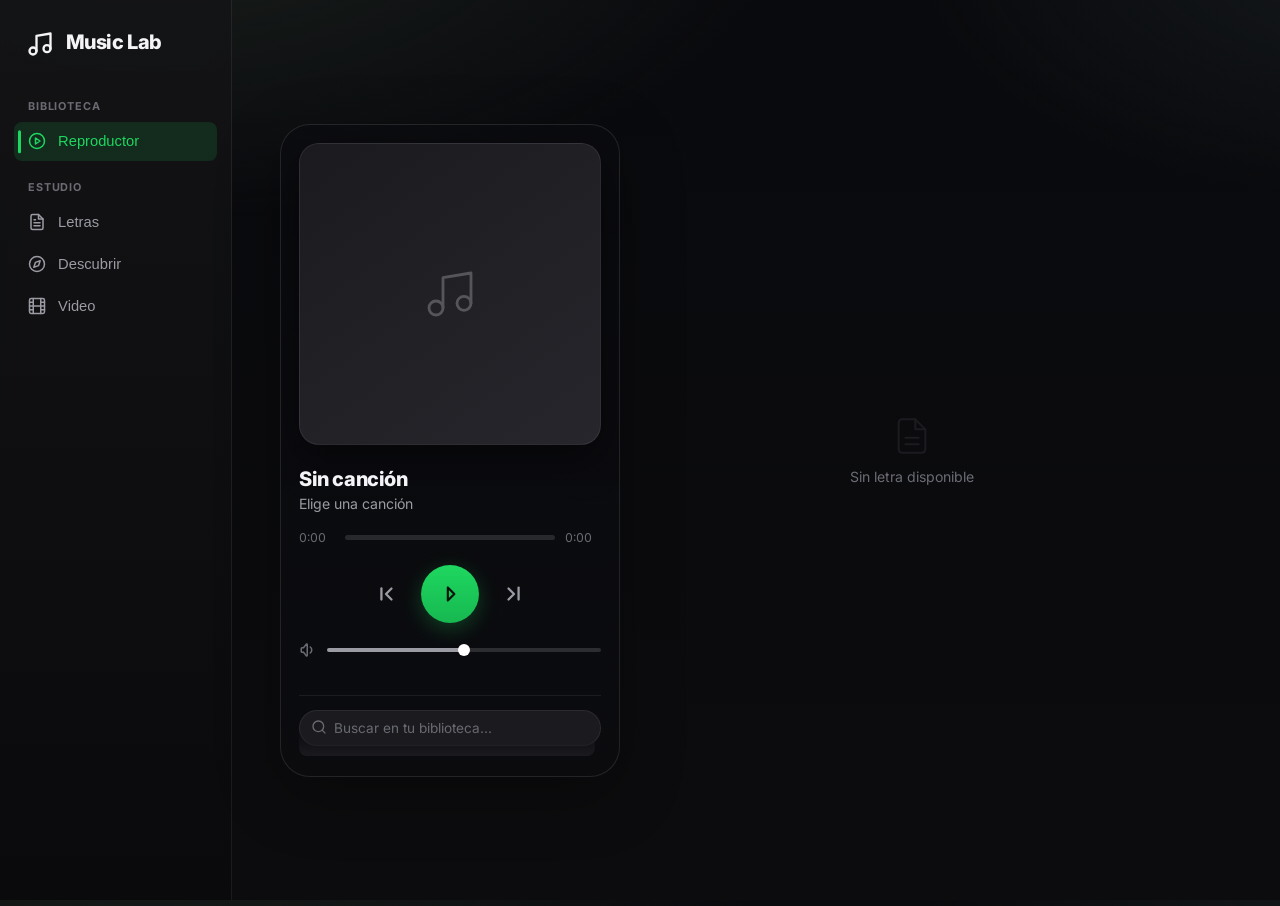
==== commit 091b3a23: "feat: massive visualizer upgrade, sync quality metrics and video rendering improvements" ====
--- a/static/index.html
+++ b/static/index.html
@@ -154,12 +154,15 @@
           <label>Canción (necesita letra guardada)</label>
           <select id="studioSongSelect"></select>
 
-          <div class="inline-fields">
-            <div>
+          <div class="inline-fields sync-fields">
+            <div class="field-narrow">
               <label>Idioma</label>
-              <input type="text" id="studioLanguage" value="es" />
-            </div>
-            <div>
+              <select id="studioLanguage">
+                <option value="es" selected>Español</option>
+                <option value="en">English</option>
+              </select>
+            </div>
+            <div class="field-wide">
               <label>Modelo Whisper</label>
               <select id="studioModel">
                 <option value="tiny">tiny (rápido)</option>
@@ -181,7 +184,22 @@
             tardar un par de minutos; luego queda cacheada.
           </p>
 
-          <button id="studioSyncBtn">Sincronizar</button>
+          <div class="sync-actions">
+            <button id="studioSyncBtn">Sincronizar</button>
+            <button id="studioListenVocalsBtn" class="btn-ghost" hidden>Escuchar voz</button>
+          </div>
+          <div class="sync-quality" id="syncQuality" hidden>
+            <span class="sync-quality-label" id="syncQualityLabel"></span>
+            <span class="sync-quality-detail" id="syncQualityDetail"></span>
+          </div>
+          <details class="sync-review" id="syncReview" hidden>
+            <summary id="syncReviewSummary">Ajustar palabras aproximadas</summary>
+            <p class="hint">Escucha el fragmento y ajusta solo las palabras que no quedaron ancladas al audio.</p>
+            <audio id="syncReviewAudio" controls preload="metadata"></audio>
+            <div class="sync-review-list" id="syncReviewList"></div>
+            <button id="syncReviewSaveBtn" class="btn-ghost" type="button">Guardar ajustes</button>
+          </details>
+          <audio id="studioVocalsAudio" hidden></audio>
           <div class="job-progress" id="syncProgress" hidden>
             <div class="job-progress-head">
               <span class="job-progress-phase" id="syncProgressPhase"></span>
@@ -235,12 +253,36 @@
               <label>Fin (s)</label>
               <input type="number" id="fragEnd" step="0.1" min="0" placeholder="duración completa" />
             </div>
+          </div>
+
+          <div class="frag-actions">
             <button id="fragPreviewBtn" type="button" class="btn-ghost">Previsualizar</button>
-          </div>
-
-          <audio id="fragPreviewAudio" controls hidden></audio>
-
-          <button id="videoGenerateBtn">Generar video</button>
+            <button id="videoGenerateBtn">Generar video</button>
+          </div>
+
+          <audio id="fragPreviewAudio" hidden></audio>
+
+          <!-- Vista previa: replica el look de terminal del video final.
+               Ventana con barra de título macOS, prompt verde, título amarillo,
+               letra cian monoespaciada revelada palabra a palabra, cursor parpadeante. -->
+          <div class="term-stage" id="fragPreviewStage" hidden>
+            <div class="term-titlebar">
+              <span class="term-dot term-dot-red"></span>
+              <span class="term-dot term-dot-yellow"></span>
+              <span class="term-dot term-dot-green"></span>
+              <span class="term-label" id="fragPreviewLabel">music-lab — python lyrics.py</span>
+              <button class="term-close" id="fragPreviewClose" title="Cerrar">×</button>
+            </div>
+            <div class="term-body">
+              <div class="term-header">
+                <span class="term-prompt">&gt;</span>
+                <span class="term-title" id="fragPreviewTitle"></span>
+                <div class="term-artist" id="fragPreviewArtist"></div>
+              </div>
+              <div class="term-lyrics" id="fragPreviewLyrics"></div>
+            </div>
+          </div>
+
           <div class="job-progress" id="videoProgress" hidden>
             <div class="job-progress-head">
               <span class="job-progress-phase" id="videoProgressPhase"></span>
@@ -299,6 +341,6 @@
     </main>
   </div>
 
-  <script src="/static/app.js"></script>
+  <script type="module" src="/static/js/main.js"></script>
 </body>
 </html>
--- a/static/style.css
+++ b/static/style.css
@@ -23,6 +23,16 @@
   --accent-2: #17b850;
   --accent-soft: rgba(30, 215, 96, 0.13);
   --accent-glow: rgba(30, 215, 96, 0.25);
+  --ambient-primary: 30, 215, 96;
+  --ambient-secondary: 46, 126, 228;
+  --ambient-tertiary: 151, 84, 225;
+  --ambient-intensity: 0.28;
+  --ambient-beat-scale: 0;
+  --ambient-shift-x: 0px;
+  --ambient-shift-y: 0px;
+  --ambient-local-x: 0px;
+  --ambient-local-y: 0px;
+  --ambient-rotate: 0deg;
 
   /* Estados */
   --danger: #f15e6c;
@@ -44,8 +54,7 @@
 }
 
 /* Visualizador ambiental de fondo (canvas Web Audio). Va fijo detrás de todo,
-   sin capturar clics, y con blur pronunciado + opacidad para un efecto tipo
-   "aurora" muy sutil que no compita con la letra del karaoke. */
+   sin capturar clics y con opacidad controlada para no competir con el karaoke. */
 .bg-canvas {
   position: fixed;
   inset: 0;
@@ -53,8 +62,15 @@
   height: 100vh;
   z-index: 0;
   pointer-events: none;
-  opacity: 0.42;
-  filter: blur(22px) saturate(0.95);
+  opacity: 0;
+  transform: scale(1.03);
+  transform-origin: center;
+  will-change: transform, opacity;
+  transition: opacity 320ms ease;
+}
+
+body.ambient-playing .bg-canvas {
+  opacity: 0.82;
 }
 
 /* Capa oscura por encima del canvas para preservar legibilidad. Deja pasar
@@ -64,7 +80,56 @@
   inset: 0;
   z-index: 0;
   pointer-events: none;
-  background: radial-gradient(ellipse at 50% 30%, rgba(10, 10, 12, 0.30) 0%, rgba(10, 10, 12, 0.68) 100%);
+  opacity: 0;
+  background:
+    radial-gradient(1320px 760px at 12% 8%, rgba(var(--ambient-primary), 0.22) 0%, transparent 56%),
+    radial-gradient(1120px 720px at 88% 16%, rgba(var(--ambient-secondary), 0.20) 0%, transparent 54%),
+    radial-gradient(960px 620px at 50% 100%, rgba(var(--ambient-tertiary), 0.18) 0%, transparent 56%),
+    radial-gradient(circle at 52% 42%, rgba(6, 8, 10, 0.06) 0%, rgba(6, 8, 10, 0.26) 38%, rgba(6, 8, 10, 0.58) 74%, rgba(6, 8, 10, 0.80) 100%),
+    linear-gradient(180deg, rgba(5, 6, 8, 0.16), rgba(5, 6, 8, 0.58));
+  transition: opacity 280ms ease;
+}
+
+body.ambient-playing .bg-overlay {
+  opacity: 1;
+}
+
+/* En equipos modestos concentramos el ambiente en la capa principal: el
+   movimiento sigue respondiendo a la canción sin multiplicar blur layers. */
+body.ambient-low-power .bg-overlay::before {
+  filter: blur(48px) saturate(1.04);
+}
+
+.bg-overlay::before {
+  content: "";
+  position: absolute;
+  inset: -12%;
+  background:
+    conic-gradient(
+      from 0deg at 50% 45%,
+      rgba(var(--ambient-primary), 0.30) 0deg,
+      rgba(var(--ambient-secondary), 0.17) 104deg,
+      transparent 176deg,
+      rgba(var(--ambient-tertiary), 0.26) 248deg,
+      transparent 330deg,
+      rgba(var(--ambient-primary), 0.30) 360deg
+    );
+  opacity: calc(0.34 + var(--ambient-intensity) * 0.40);
+  filter: blur(68px) saturate(1.16);
+  transform: translate(var(--ambient-shift-x), var(--ambient-shift-y))
+    rotate(var(--ambient-rotate))
+    scale(calc(1 + var(--ambient-beat-scale)));
+  transform-origin: center;
+  will-change: transform, opacity;
+  transition: transform 110ms linear, opacity 110ms linear;
+}
+
+.bg-overlay::after {
+  content: "";
+  position: absolute;
+  inset: 0;
+  background:
+    radial-gradient(940px 580px at 52% 42%, rgba(6, 8, 10, 0.02) 0%, rgba(6, 8, 10, 0.08) 24%, rgba(6, 8, 10, 0.24) 44%, rgba(6, 8, 10, 0.44) 68%, rgba(6, 8, 10, 0.54) 100%);
 }
 
 /* Reset */
@@ -81,8 +146,14 @@
   background:
     radial-gradient(1100px 560px at 12% -12%, #1a1f1c 0%, transparent 58%),
     radial-gradient(900px 480px at 108% -6%, #15191c 0%, transparent 52%),
-    var(--bg);
+    linear-gradient(180deg, #090a0d 0%, var(--bg) 100%);
   -webkit-font-smoothing: antialiased;
+}
+
+@media (prefers-reduced-motion: reduce) {
+  body.ambient-playing .bg-canvas {
+    opacity: 0.42;
+  }
 }
 
 /* ---------- App shell ---------- */
@@ -166,6 +237,7 @@
   max-width: 980px;
   position: relative;
   z-index: 1;
+  isolation: isolate;
 }
 
 h1 {
@@ -258,35 +330,189 @@
   box-shadow: 0 0 0 3px var(--accent-soft);
 }
 
-/* Botón primario */
-.form-card button,
+/* ---- Selects: chevron custom + hover elegante ------------------------------
+   El <select> nativo trae un chevron feo del OS (sobre todo en macOS).
+   appearance:none lo elimina y ponemos un SVG inline como background-image.
+   El SVG usa currentColor a través de stroke='%23xxx' escapado (data URI). */
+.form-card select {
+  appearance: none;
+  -webkit-appearance: none;
+  -moz-appearance: none;
+  padding-right: 40px;
+  cursor: pointer;
+  background-image: url("data:image/svg+xml;charset=utf-8,%3Csvg xmlns='http://www.w3.org/2000/svg' viewBox='0 0 24 24' fill='none' stroke='%239b9ba4' stroke-width='2' stroke-linecap='round' stroke-linejoin='round'%3E%3Cpolyline points='6 9 12 15 18 9'%3E%3C/polyline%3E%3C/svg%3E");
+  background-repeat: no-repeat;
+  background-position: right 12px center;
+  background-size: 16px 16px;
+}
+
+.form-card select:hover {
+  border-color: var(--border-strong);
+  background-color: var(--bg-elev-3);
+}
+
+.form-card select:focus {
+  /* En foco cambiamos el chevron al color de acento para reforzar el estado. */
+  background-image: url("data:image/svg+xml;charset=utf-8,%3Csvg xmlns='http://www.w3.org/2000/svg' viewBox='0 0 24 24' fill='none' stroke='%231ed760' stroke-width='2' stroke-linecap='round' stroke-linejoin='round'%3E%3Cpolyline points='6 9 12 15 18 9'%3E%3C/polyline%3E%3C/svg%3E");
+}
+
+/* ---- Dropdown custom (reemplaza <select> nativo) --------------------------
+   Los <option> son un widget del OS, imposibles de estilar de forma
+   consistente. dropdown.js oculta el <select> y superpone este componente.
+   El <select> sigue vivo detrás para su .value y su evento 'change'. */
+.select-hidden {
+  position: absolute;
+  width: 1px;
+  height: 1px;
+  overflow: hidden;
+  opacity: 0;
+  pointer-events: none;
+}
+
+.select-custom {
+  position: relative;
+  width: 100%;
+}
+
+.select-button {
+  position: relative;
+  width: 100%;
+  text-align: left;
+  padding: 11px 40px 11px 13px;
+  background-color: var(--bg-elev-2);
+  border: 1px solid var(--border);
+  color: var(--text);
+  border-radius: var(--radius-sm);
+  font-family: inherit;
+  font-size: 0.92rem;
+  cursor: pointer;
+  transition: border-color var(--t-fast), background-color var(--t-fast), box-shadow var(--t-fast);
+  white-space: nowrap;
+  overflow: hidden;
+  text-overflow: ellipsis;
+}
+
+/* Chevron via ::after — un solo SVG, sin data URIs con transform inline
+   (esos provocaban tiling en algunos navegadores). Se rota al abrir. */
+.select-button::after {
+  content: "";
+  position: absolute;
+  right: 12px;
+  top: 50%;
+  width: 16px;
+  height: 16px;
+  transform: translateY(-50%);
+  background: url("data:image/svg+xml;charset=utf-8,%3Csvg xmlns='http://www.w3.org/2000/svg' viewBox='0 0 24 24' fill='none' stroke='%239b9ba4' stroke-width='2' stroke-linecap='round' stroke-linejoin='round'%3E%3Cpolyline points='6 9 12 15 18 9'%3E%3C/polyline%3E%3C/svg%3E") no-repeat center / 16px 16px;
+  transition: transform var(--t-fast);
+  pointer-events: none;
+}
+
+.select-button:hover {
+  border-color: var(--border-strong);
+  background-color: var(--bg-elev-3);
+}
+
+/* Al abrir: borde de acento + chevron rotado 180º y en verde. */
+.select-custom.open .select-button {
+  border-color: var(--accent);
+  box-shadow: 0 0 0 3px var(--accent-soft);
+}
+
+.select-custom.open .select-button::after {
+  transform: translateY(-50%) rotate(180deg);
+  background-image: url("data:image/svg+xml;charset=utf-8,%3Csvg xmlns='http://www.w3.org/2000/svg' viewBox='0 0 24 24' fill='none' stroke='%231ed760' stroke-width='2' stroke-linecap='round' stroke-linejoin='round'%3E%3Cpolyline points='6 9 12 15 18 9'%3E%3C/polyline%3E%3C/svg%3E");
+}
+
+.select-panel {
+  position: absolute;
+  top: calc(100% + 6px);
+  left: 0;
+  right: 0;
+  z-index: 30;
+  background: linear-gradient(180deg, var(--bg-elev-2), var(--bg-elev-1));
+  border: 1px solid var(--border-strong);
+  border-radius: var(--radius);
+  padding: 6px;
+  max-height: 260px;
+  overflow-y: auto;
+  box-shadow: var(--shadow);
+  animation: selectPanelIn 0.15s ease;
+  scrollbar-width: thin;
+  scrollbar-color: var(--bg-elev-3) transparent;
+}
+
+.select-panel::-webkit-scrollbar { width: 6px; }
+.select-panel::-webkit-scrollbar-thumb {
+  background: var(--bg-elev-3);
+  border-radius: var(--radius-pill);
+}
+
+@keyframes selectPanelIn {
+  from { opacity: 0; transform: translateY(-4px); }
+  to { opacity: 1; transform: translateY(0); }
+}
+
+.select-item {
+  padding: 9px 12px;
+  border-radius: var(--radius-sm);
+  color: var(--text);
+  font-size: 0.9rem;
+  cursor: pointer;
+  transition: background-color var(--t-fast), color var(--t-fast);
+  white-space: nowrap;
+  overflow: hidden;
+  text-overflow: ellipsis;
+}
+
+.select-item:hover,
+.select-item.hover {
+  background-color: var(--bg-elev-3);
+}
+
+.select-item.selected {
+  background-color: var(--accent-soft);
+  color: var(--accent);
+  font-weight: 600;
+}
+
+/* Botón primario. Excluimos los botones del dropdown custom (.select-button)
+   y los "ghost" para que no hereden el look verde de accion primaria. */
+.form-card button:not(.select-button):not(.btn-ghost),
 #videoGenerateBtn {
-  margin-top: 20px;
-  align-self: flex-start;
   background: linear-gradient(180deg, var(--accent), var(--accent-2));
   color: #04140a;
   font-weight: 700;
   font-size: 0.9rem;
-  border: none;
+  border: 1px solid transparent;
   border-radius: var(--radius-pill);
   padding: 11px 26px;
   cursor: pointer;
   transition: transform var(--t-fast), box-shadow var(--t-fast), filter var(--t-fast);
 }
 
-.form-card button:hover,
+.form-card button:not(.select-button):not(.btn-ghost) {
+  margin-top: 20px;
+  align-self: flex-start;
+}
+
+#videoGenerateBtn {
+  margin-top: 0;
+  align-self: auto;
+}
+
+.form-card button:not(.select-button):not(.btn-ghost):hover,
 #videoGenerateBtn:hover {
   transform: translateY(-1px);
   box-shadow: 0 8px 22px var(--accent-glow);
   filter: brightness(1.05);
 }
 
-.form-card button:active,
+.form-card button:not(.select-button):not(.btn-ghost):active,
 #videoGenerateBtn:active {
   transform: translateY(0);
 }
 
-.form-card button:disabled {
+.form-card button:not(.select-button):not(.btn-ghost):disabled {
   opacity: 0.45;
   cursor: not-allowed;
   transform: none;
@@ -336,6 +562,12 @@
   min-width: 140px;
 }
 
+/* Modificador para filas donde el primer campo es una etiqueta corta
+   (ej. Idioma "es"/"en") y el segundo necesita todo el ancho posible
+   (ej. Modelo Whisper con opciones descriptivas). */
+.inline-fields.sync-fields .field-narrow { flex: 0 0 160px; min-width: 160px; }
+.inline-fields.sync-fields .field-wide   { flex: 1 1 auto; }
+
 .checkbox-field {
   display: flex;
   align-items: center;
@@ -534,25 +766,315 @@
   background: var(--border);
 }
 
-/* Fila del fragmento: dos inputs numéricos + botón Previsualizar en línea. */
+/* Fila del fragmento: dos inputs numéricos (Inicio / Fin) al mismo ancho. */
 .frag-row {
   display: grid;
-  grid-template-columns: 1fr 1fr auto;
+  grid-template-columns: 1fr 1fr;
   gap: 14px;
   align-items: end;
   margin-top: 10px;
 }
 
-.frag-row > button {
-  margin-top: 0;
-  height: fit-content;
-  align-self: end;
-  padding: 11px 18px;
-}
-
 #fragPreviewAudio {
   width: 100%;
   margin-top: 12px;
+}
+
+.sync-actions {
+  display: flex;
+  gap: 14px;
+  align-items: center;
+  margin-top: 20px;
+}
+
+.sync-quality {
+  display: flex;
+  align-items: baseline;
+  flex-wrap: wrap;
+  gap: 8px;
+  margin-top: 10px;
+  padding: 10px 12px;
+  border: 1px solid var(--border);
+  border-radius: var(--radius-sm);
+  background: rgba(255, 255, 255, 0.025);
+}
+
+.sync-quality-label {
+  font-size: 0.76rem;
+  font-weight: 800;
+  letter-spacing: 0.035em;
+  text-transform: uppercase;
+}
+
+.sync-quality-detail {
+  color: var(--text-dim);
+  font-size: 0.8rem;
+}
+
+.sync-quality.alta .sync-quality-label,
+.sync-quality.buena .sync-quality-label { color: var(--accent); }
+.sync-quality.revisar .sync-quality-label { color: var(--warn); }
+.sync-quality.baja .sync-quality-label { color: var(--danger); }
+
+.sync-review {
+  margin-top: 12px;
+  padding: 0 12px 12px;
+  border: 1px solid rgba(255, 189, 46, 0.26);
+  border-radius: var(--radius-sm);
+  background: rgba(255, 189, 46, 0.045);
+}
+
+.sync-review summary {
+  padding: 12px 0 8px;
+  color: var(--warn);
+  font-size: 0.84rem;
+  font-weight: 700;
+  cursor: pointer;
+}
+
+.sync-review .hint { margin: 2px 0 12px; }
+
+#syncReviewAudio {
+  width: 100%;
+  height: 34px;
+  margin-bottom: 10px;
+}
+
+.sync-review-list {
+  display: grid;
+  gap: 8px;
+  max-height: 270px;
+  overflow-y: auto;
+  padding-right: 2px;
+}
+
+.sync-review-row {
+  display: grid;
+  grid-template-columns: minmax(90px, 1fr) 116px 116px auto;
+  align-items: center;
+  gap: 8px;
+  padding: 8px;
+  border-radius: 8px;
+  background: rgba(0, 0, 0, 0.18);
+}
+
+.sync-review-row strong {
+  overflow: hidden;
+  text-overflow: ellipsis;
+  white-space: nowrap;
+  font-size: 0.86rem;
+}
+
+.sync-review-row label {
+  display: flex;
+  align-items: center;
+  gap: 5px;
+  margin: 0;
+  color: var(--text-dim);
+  font-size: 0.72rem;
+}
+
+.sync-review-row input {
+  width: 58px;
+  padding: 5px 4px;
+  font-variant-numeric: tabular-nums;
+}
+
+.sync-locate {
+  min-width: 68px;
+  padding: 6px 8px;
+  border: 1px solid var(--border);
+  border-radius: 7px;
+  background: transparent;
+  color: var(--text-dim);
+  font-size: 0.76rem;
+  cursor: pointer;
+}
+
+.sync-locate:hover { color: var(--text); border-color: var(--accent); }
+
+#syncReviewSaveBtn { margin-top: 12px; }
+
+#studioSyncBtn, #studioListenVocalsBtn {
+  margin-top: 0;
+  align-self: auto;
+  height: 38px;
+  display: flex;
+  align-items: center;
+  justify-content: center;
+  padding: 0 20px;
+  font-size: 0.85rem;
+  box-sizing: border-box;
+}
+
+/* Fila de acciones del fragmento: dos botones ghost lado a lado. */
+.frag-actions {
+  display: flex;
+  gap: 14px;
+  margin-top: 18px;
+  justify-content: space-between;
+  align-items: center;
+}
+
+#fragPreviewBtn, #videoGenerateBtn {
+  width: 170px;
+  height: 38px;
+  display: flex;
+  align-items: center;
+  justify-content: center;
+  padding: 0;
+  font-size: 0.85rem;
+  box-sizing: border-box;
+  align-self: auto;
+}
+
+/* Vista previa del export: aurora estática + ventana tipográfica. El fondo
+   tiene profundidad, pero la letra conserva el mayor contraste. */
+.term-stage {
+  position: relative;
+  isolation: isolate;
+  margin-top: 14px;
+  padding: 14px;
+  border-radius: 22px;
+  overflow: hidden;
+  box-shadow: var(--shadow);
+  border: 1px solid rgba(255, 255, 255, 0.12);
+  background: #080b12;
+  font-family: "Menlo", "SF Mono", "DejaVu Sans Mono", "Courier New", monospace;
+}
+
+.term-stage::before,
+.term-stage::after {
+  content: "";
+  position: absolute;
+  z-index: 0;
+  width: 58%;
+  aspect-ratio: 1;
+  border-radius: 50%;
+  filter: blur(52px);
+  opacity: 0.55;
+}
+
+.term-stage::before { top: -30%; left: -12%; background: #24c99b; }
+.term-stage::after { right: -16%; bottom: -42%; background: #586edc; }
+
+.term-titlebar {
+  position: relative;
+  z-index: 1;
+  display: flex;
+  align-items: center;
+  gap: 8px;
+  padding: 10px 14px;
+  background: #20252b;
+  border: 1px solid rgba(175, 198, 230, 0.24);
+  border-bottom: none;
+  border-radius: 16px 16px 0 0;
+}
+
+.term-dot {
+  width: 12px;
+  height: 12px;
+  border-radius: 50%;
+  flex-shrink: 0;
+}
+.term-dot-red    { background: #ff5f56; }
+.term-dot-yellow { background: #ffbd2e; }
+.term-dot-green  { background: #27c93f; }
+
+.term-label {
+  flex: 1;
+  text-align: center;
+  color: #8c96a0;
+  font-size: 0.78rem;
+  overflow: hidden;
+  text-overflow: ellipsis;
+  white-space: nowrap;
+  padding: 0 8px;
+}
+
+.term-close {
+  background: transparent;
+  border: none;
+  color: #8c96a0;
+  font-size: 1.4rem;
+  line-height: 1;
+  cursor: pointer;
+  padding: 0 6px;
+}
+.term-close:hover { color: #fff; }
+
+.term-body {
+  position: relative;
+  z-index: 1;
+  background: #0d1117;
+  padding: 30px 28px 40px;
+  min-height: 260px;
+  border: 1px solid rgba(175, 198, 230, 0.24);
+  border-top: none;
+  border-radius: 0 0 16px 16px;
+}
+
+.term-header {
+  text-align: center;
+  margin-bottom: 30px;
+}
+
+.term-prompt { color: #64c882; font-weight: 700; }
+
+.term-title {
+  color: #f0c828;
+  font-weight: 700;
+  font-size: 1.15rem;
+  letter-spacing: 0.01em;
+}
+
+.term-artist {
+  color: #6ed282;
+  font-size: 0.85rem;
+  margin-top: 6px;
+  font-weight: 400;
+}
+
+.term-lyrics {
+  text-align: center;
+  font-weight: 700;
+  font-size: 1.35rem;
+  line-height: 2;
+  color: transparent;
+  min-height: 120px;
+}
+
+.term-line {
+  display: block;
+}
+
+/* Las palabras futuras mantienen contexto sin competir con la activa. */
+.term-word {
+  color: #4c5b6f;
+  transition: color 0.06s ease;
+}
+
+.term-word.revealed {
+  color: #3cdcdc;
+}
+
+.term-word.current {
+  color: #e4ffff;
+  text-shadow: 0 0 12px rgba(110, 235, 235, 0.56);
+}
+
+/* Cursor de bloque parpadeante al final de la última palabra revelada.
+   step-end para que el parpadeo sea instantáneo (como una terminal real,
+   no un fade). */
+.term-cursor {
+  color: #b4f0f0;
+  margin-left: 2px;
+  animation: term-blink 0.8s step-end infinite;
+}
+
+@keyframes term-blink {
+  0%, 50%   { opacity: 1; }
+  50.01%, 100% { opacity: 0; }
 }
 
 /* Status dentro de una step-card, para no dejarlo suelto abajo. */
@@ -620,14 +1142,8 @@
   100% { transform: translateX(300%); }
 }
 
-@media (max-width: 620px) {
-  .frag-row {
-    grid-template-columns: 1fr 1fr;
-  }
-  .frag-row > button {
-    grid-column: 1 / -1;
-  }
-}
+/* La regla móvil ya no hace falta: .frag-row es 1fr 1fr por defecto y
+   .frag-actions es flex-wrap, así que se apila solo en pantallas pequeñas. */
 
 /* ---------- Pestañas (Estudio) ---------- */
 .tabs {
@@ -676,6 +1192,8 @@
 }
 
 .now-playing {
+  position: relative;
+  isolation: isolate;
   display: grid;
   grid-template-columns: 340px 1fr;
   gap: 40px;
@@ -685,11 +1203,80 @@
   align-items: center;
 }
 
+.now-playing::before {
+  content: "";
+  position: absolute;
+  inset: -10% -8%;
+  z-index: 0;
+  pointer-events: none;
+  border-radius: 40px;
+  background:
+    radial-gradient(46% 40% at 22% 38%, rgba(var(--ambient-primary), 0.34) 0%, transparent 74%),
+    radial-gradient(44% 38% at 76% 34%, rgba(var(--ambient-secondary), 0.28) 0%, transparent 72%),
+    radial-gradient(42% 36% at 54% 78%, rgba(var(--ambient-tertiary), 0.25) 0%, transparent 74%);
+  opacity: 0;
+  filter: blur(78px) saturate(1.12);
+  transform: translate(var(--ambient-local-x), var(--ambient-local-y))
+    scale(calc(1 + var(--ambient-beat-scale)));
+  will-change: transform, opacity;
+  transition: transform 110ms linear, opacity 280ms ease;
+}
+
+body.ambient-playing .now-playing::before {
+  opacity: calc(0.56 + var(--ambient-intensity) * 0.28);
+}
+
+.now-playing > * {
+  position: relative;
+  z-index: 1;
+}
+
 /* ---- Columna izquierda: artwork + controles + playlist ---- */
 .np-controls {
+  position: relative;
+  gap: 0;
+  padding: 18px 18px 20px;
+  border-radius: 30px;
+  background: linear-gradient(
+    180deg,
+    rgba(11, 12, 16, 0.68),
+    rgba(11, 12, 16, 0.44)
+  );
+  border: 1px solid rgba(255, 255, 255, 0.10);
+  box-shadow: 0 18px 64px rgba(0, 0, 0, 0.28);
   display: flex;
   flex-direction: column;
-  gap: 0;
+  overflow: hidden;
+}
+
+.np-controls::before {
+  content: "";
+  position: absolute;
+  inset: -24% -14%;
+  z-index: 0;
+  pointer-events: none;
+  background:
+    radial-gradient(42% 38% at 20% 22%, rgba(var(--ambient-primary), 0.22) 0%, transparent 72%),
+    radial-gradient(40% 34% at 88% 68%, rgba(var(--ambient-secondary), 0.18) 0%, transparent 74%);
+  filter: blur(64px);
+  opacity: 0;
+  transform: translate(var(--ambient-local-x), var(--ambient-local-y));
+  will-change: transform, opacity;
+  transition: transform 110ms linear, opacity 280ms ease;
+}
+
+body.ambient-playing .np-controls::before {
+  opacity: calc(0.34 + var(--ambient-intensity) * 0.22);
+}
+
+body.ambient-low-power .np-controls::before,
+body.ambient-low-power .np-lyrics::before {
+  display: none;
+}
+
+.np-controls > * {
+  position: relative;
+  z-index: 1;
 }
 
 .np-artwork {
@@ -953,6 +1540,28 @@
   justify-content: center;
 }
 
+.np-lyrics::before {
+  content: "";
+  position: absolute;
+  inset: 6% 2%;
+  z-index: 0;
+  pointer-events: none;
+  border-radius: 34px;
+  background:
+    radial-gradient(44% 40% at 34% 28%, rgba(var(--ambient-secondary), 0.22) 0%, transparent 74%),
+    radial-gradient(40% 34% at 74% 72%, rgba(var(--ambient-tertiary), 0.20) 0%, transparent 76%);
+  filter: blur(68px) saturate(1.08);
+  opacity: 0;
+  transform: translate(var(--ambient-local-x), var(--ambient-local-y))
+    scale(calc(1 + var(--ambient-beat-scale) * 0.8));
+  will-change: transform, opacity;
+  transition: transform 110ms linear, opacity 280ms ease;
+}
+
+body.ambient-playing .np-lyrics::before {
+  opacity: calc(0.28 + var(--ambient-intensity) * 0.22);
+}
+
 /* El escenario de karaoke llena toda la columna */
 .np-lyrics .karaoke-stage {
   position: absolute;
@@ -994,12 +1603,12 @@
 /* ---------- Karaoke (estilo Apple Music) ---------- */
 .karaoke-stage {
   margin-top: 24px;
-  background: radial-gradient(circle at 50% -10%, #1a2620 0%, #161618 55%, var(--bg-elev-1) 100%);
-  border: 1px solid var(--border);
+  background: radial-gradient(circle at 50% -10%, rgba(24, 30, 27, 0.92) 0%, rgba(18, 19, 22, 0.94) 55%, rgba(13, 14, 18, 0.96) 100%);
+  border: 1px solid rgba(255, 255, 255, 0.10);
   border-radius: var(--radius-lg);
   padding: 28px 32px 36px;
   text-align: center;
-  box-shadow: var(--shadow-sm);
+  box-shadow: 0 18px 56px rgba(0, 0, 0, 0.32);
 }
 
 .karaoke-stage audio {
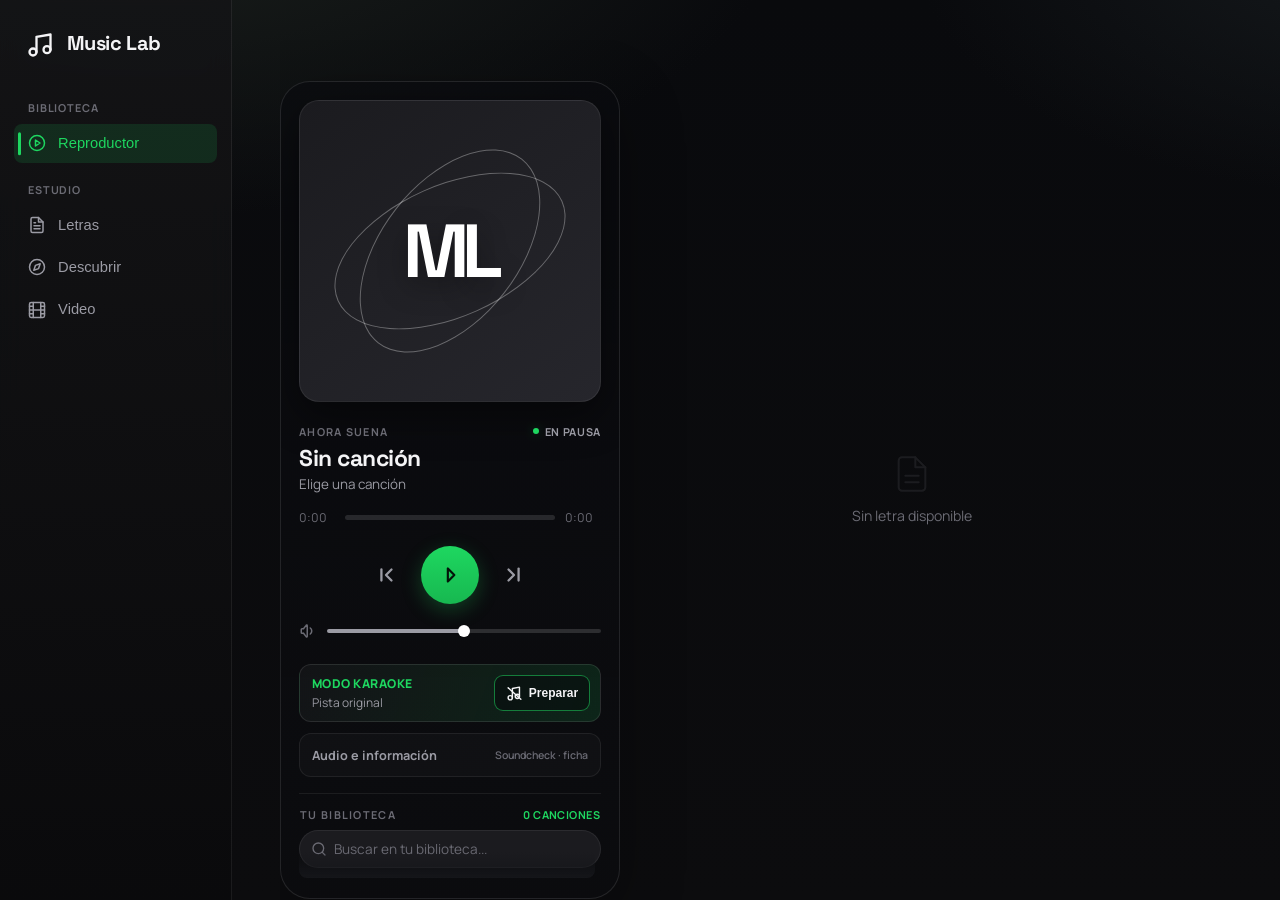
==== commit 5a154e29: "style(ui): improve layout and spacing of metadata actions" ====
--- a/static/index.html
+++ b/static/index.html
@@ -4,10 +4,10 @@
   <meta charset="UTF-8">
   <meta name="viewport" content="width=device-width, initial-scale=1.0">
   <title>Music Lab</title>
-  <link href="https://fonts.googleapis.com/css2?family=Inter:wght@400;600;800&display=swap" rel="stylesheet">
+  <link href="https://fonts.googleapis.com/css2?family=Manrope:wght@400;500;600;700&family=Space+Grotesk:wght@500;600;700&display=swap" rel="stylesheet">
   <link rel="stylesheet" href="/static/style.css">
 </head>
-<body>
+<body data-active-view="player">
   <div class="app-shell">
     <canvas id="bgCanvas" class="bg-canvas"></canvas>
     <div class="bg-overlay"></div>
@@ -46,9 +46,18 @@
           <!-- Columna izquierda: artwork + controles + playlist -->
           <div class="np-controls">
             <div class="np-artwork" id="npArtwork">
-              <svg viewBox="0 0 24 24" width="56" height="56" fill="none" stroke="currentColor" stroke-width="1.2" stroke-linecap="round" stroke-linejoin="round" opacity="0.25"><path d="M9 18V5l12-2v13"></path><circle cx="6" cy="18" r="3"></circle><circle cx="18" cy="16" r="3"></circle></svg>
-            </div>
-
+              <div class="artwork-fallback" aria-hidden="true">
+                <span class="artwork-orbit artwork-orbit-a"></span>
+                <span class="artwork-orbit artwork-orbit-b"></span>
+                <span class="artwork-monogram" id="artworkMonogram">ML</span>
+              </div>
+              <img id="npArtworkImage" alt="Carátula de la canción actual" hidden />
+            </div>
+
+            <div class="np-track-kicker">
+              <span>Ahora suena</span>
+              <span class="np-track-status" id="npTrackStatus">En pausa</span>
+            </div>
             <div class="np-meta">
               <div id="currentSongTitle">Sin canción</div>
               <div id="currentArtistName">Elige una canción</div>
@@ -79,6 +88,54 @@
               <input type="range" class="volume-slider" min="0" max="1" step="0.1" value="0.5" />
             </div>
 
+            <div class="np-karaoke-mode" id="karaokeModeControl">
+              <div class="np-karaoke-copy">
+                <span class="np-karaoke-label">Modo karaoke</span>
+                <span class="np-karaoke-detail" id="karaokeModeDetail">Pista original</span>
+              </div>
+              <button class="np-karaoke-toggle" id="karaokeModeBtn" type="button" aria-pressed="false" title="Reproducir la instrumental sin voz">
+                <svg viewBox="0 0 24 24" width="17" height="17" fill="none" stroke="currentColor" stroke-width="2" stroke-linecap="round" stroke-linejoin="round" aria-hidden="true"><path d="M9 18V5l10-2v13"></path><circle cx="6" cy="18" r="3"></circle><circle cx="16" cy="16" r="3"></circle><path d="M3 4l18 16"></path></svg>
+                <span id="karaokeModeLabel">Preparar</span>
+              </button>
+            </div>
+
+            <details class="np-tools" id="playerTools">
+              <summary>
+                <span>Audio e información</span>
+                <span class="np-tools-summary">Soundcheck · ficha</span>
+              </summary>
+              <div class="np-tools-body">
+                <div class="np-soundcheck" id="soundcheckPanel">
+                  <div class="soundcheck-copy">
+                    <span class="soundcheck-label">Soundcheck</span>
+                    <span class="soundcheck-detail" id="soundcheckDetail">Sin calibrar</span>
+                  </div>
+                  <button id="soundcheckBtn" class="btn-ghost" type="button">Analizar</button>
+                </div>
+
+                <div class="np-metadata" id="metadataPanel">
+                  <div class="metadata-fields">
+                    <label class="metadata-field">
+                      <span class="metadata-field-label"><svg viewBox="0 0 24 24" width="14" height="14" fill="none" stroke="currentColor" stroke-width="2" stroke-linecap="round" stroke-linejoin="round" aria-hidden="true"><path d="M9 18V5l10-2v13"></path><circle cx="6" cy="18" r="3"></circle><circle cx="16" cy="16" r="3"></circle></svg> Título</span>
+                      <input id="metadataTitle" type="text" maxlength="160" autocomplete="off" placeholder="Nombre de la canción" />
+                    </label>
+                    <label class="metadata-field">
+                      <span class="metadata-field-label"><svg viewBox="0 0 24 24" width="14" height="14" fill="none" stroke="currentColor" stroke-width="2" stroke-linecap="round" stroke-linejoin="round" aria-hidden="true"><circle cx="12" cy="8" r="4"></circle><path d="M4 21c.7-4 3.2-6 8-6s7.3 2 8 6"></path></svg> Artista</span>
+                      <input id="metadataArtist" type="text" maxlength="160" autocomplete="off" placeholder="Intérprete o grupo" />
+                    </label>
+                  </div>
+                  <div class="metadata-actions">
+                    <button id="metadataSaveBtn" class="btn-ghost" type="button">Guardar ficha</button>
+                    <span class="metadata-status" id="metadataStatus" aria-live="polite"></span>
+                  </div>
+                </div>
+              </div>
+            </details>
+
+            <div class="library-head">
+              <span>Tu biblioteca</span>
+              <span id="libraryCount">0 canciones</span>
+            </div>
             <div class="playlist-search">
               <svg viewBox="0 0 24 24" width="16" height="16" fill="none" stroke="currentColor" stroke-width="2" stroke-linecap="round" stroke-linejoin="round"><circle cx="11" cy="11" r="8"></circle><line x1="21" y1="21" x2="16.65" y2="16.65"></line></svg>
               <input type="text" id="playlistSearch" placeholder="Buscar en tu biblioteca..." />
@@ -90,6 +147,10 @@
 
           <!-- Columna derecha: letra / karaoke -->
           <div class="np-lyrics">
+            <div class="np-lyrics-chrome">
+              <span>Letra en vivo</span>
+              <span id="lyricsMode">Sin letra</span>
+            </div>
             <div class="karaoke-stage" id="karaokeStage" hidden>
               <div class="karaoke-text" id="karaokeText"></div>
             </div>
@@ -125,6 +186,8 @@
           estilo TikTok. La letra que sincronices aquí también aparece en el Reproductor.
         </p>
 
+        <div class="studio-layout">
+          <div class="studio-workflow">
         <details class="add-song">
           <summary>+ Añadir canción por URL</summary>
           <form id="downloadForm" class="form-card">
@@ -138,6 +201,13 @@
 
             <button type="submit" id="downloadSubmit">Descargar</button>
           </form>
+          <div class="job-progress" id="downloadProgress" hidden>
+            <div class="job-progress-head">
+              <span class="job-progress-phase" id="downloadProgressPhase"></span>
+              <span class="job-progress-pct" id="downloadProgressPct"></span>
+            </div>
+            <div class="job-progress-bar"><div class="job-progress-fill" id="downloadProgressFill"></div></div>
+          </div>
           <div id="downloadStatus" class="status-box"></div>
         </details>
 
@@ -188,17 +258,6 @@
             <button id="studioSyncBtn">Sincronizar</button>
             <button id="studioListenVocalsBtn" class="btn-ghost" hidden>Escuchar voz</button>
           </div>
-          <div class="sync-quality" id="syncQuality" hidden>
-            <span class="sync-quality-label" id="syncQualityLabel"></span>
-            <span class="sync-quality-detail" id="syncQualityDetail"></span>
-          </div>
-          <details class="sync-review" id="syncReview" hidden>
-            <summary id="syncReviewSummary">Ajustar palabras aproximadas</summary>
-            <p class="hint">Escucha el fragmento y ajusta solo las palabras que no quedaron ancladas al audio.</p>
-            <audio id="syncReviewAudio" controls preload="metadata"></audio>
-            <div class="sync-review-list" id="syncReviewList"></div>
-            <button id="syncReviewSaveBtn" class="btn-ghost" type="button">Guardar ajustes</button>
-          </details>
           <audio id="studioVocalsAudio" hidden></audio>
           <div class="job-progress" id="syncProgress" hidden>
             <div class="job-progress-head">
@@ -234,6 +293,22 @@
           <label>Nombre del archivo de salida</label>
           <input type="text" id="videoOutputName" placeholder="Se usará el nombre de la canción si lo dejas vacío" />
 
+          <fieldset class="lyric-style-picker">
+            <legend>Formato de letra</legend>
+            <div class="lyric-style-options">
+              <label class="lyric-style-option">
+                <input type="radio" name="videoLyricStyle" value="karaoke" checked />
+                <span class="lyric-style-name">Karaoke terminal</span>
+                <span class="lyric-style-description">Formato actual: mantiene visible la estrofa y resalta la palabra activa.</span>
+              </label>
+              <label class="lyric-style-option">
+                <input type="radio" name="videoLyricStyle" value="typing" />
+                <span class="lyric-style-name">Escritura progresiva</span>
+                <span class="lyric-style-description">Formato clásico: las palabras aparecen una a una mientras avanza la canción.</span>
+              </label>
+            </div>
+          </fieldset>
+
           <div class="section-sep">
             <span>Fragmento a exportar</span>
           </div>
@@ -262,27 +337,6 @@
 
           <audio id="fragPreviewAudio" hidden></audio>
 
-          <!-- Vista previa: replica el look de terminal del video final.
-               Ventana con barra de título macOS, prompt verde, título amarillo,
-               letra cian monoespaciada revelada palabra a palabra, cursor parpadeante. -->
-          <div class="term-stage" id="fragPreviewStage" hidden>
-            <div class="term-titlebar">
-              <span class="term-dot term-dot-red"></span>
-              <span class="term-dot term-dot-yellow"></span>
-              <span class="term-dot term-dot-green"></span>
-              <span class="term-label" id="fragPreviewLabel">music-lab — python lyrics.py</span>
-              <button class="term-close" id="fragPreviewClose" title="Cerrar">×</button>
-            </div>
-            <div class="term-body">
-              <div class="term-header">
-                <span class="term-prompt">&gt;</span>
-                <span class="term-title" id="fragPreviewTitle"></span>
-                <div class="term-artist" id="fragPreviewArtist"></div>
-              </div>
-              <div class="term-lyrics" id="fragPreviewLyrics"></div>
-            </div>
-          </div>
-
           <div class="job-progress" id="videoProgress" hidden>
             <div class="job-progress-head">
               <span class="job-progress-phase" id="videoProgressPhase"></span>
@@ -291,6 +345,45 @@
             <div class="job-progress-bar"><div class="job-progress-fill" id="videoProgressFill"></div></div>
           </div>
           <div id="videoStatus" class="status-box"></div>
+        </div>
+          </div>
+
+          <aside class="studio-preview-rail" aria-label="Resumen de video">
+            <div class="studio-rail-kicker">Vista de exportación</div>
+            <div class="studio-track-card" id="studioTrackCard">
+              <div class="studio-artwork">
+                <div class="studio-artwork-fallback" id="studioArtworkFallback">ML</div>
+                <img id="studioArtworkImage" alt="Carátula de la canción seleccionada" hidden />
+              </div>
+              <div>
+                <div class="studio-track-title" id="studioTrackTitle">Elige una canción</div>
+                <div class="studio-track-artist" id="studioTrackArtist">La previsualización aparecerá aquí</div>
+              </div>
+            </div>
+            <div class="studio-preview-empty" id="studioPreviewEmpty">
+              <span class="studio-preview-mark">01</span>
+              <strong>Prepara el momento</strong>
+              <p>Sincroniza la letra, elige una estrofa y escucha cómo se verá el clip.</p>
+            </div>
+            <!-- Replica el look de la exportación final y permanece visible al ajustar el fragmento. -->
+            <div class="term-stage" id="fragPreviewStage" hidden>
+              <div class="term-titlebar">
+                <span class="term-dot term-dot-red"></span>
+                <span class="term-dot term-dot-yellow"></span>
+                <span class="term-dot term-dot-green"></span>
+                <span class="term-label" id="fragPreviewLabel">music-lab — vista previa</span>
+                <button class="term-close" id="fragPreviewClose" title="Cerrar">×</button>
+              </div>
+              <div class="term-body">
+                <div class="term-header">
+                  <span class="term-prompt">&gt;</span>
+                  <span class="term-title" id="fragPreviewTitle"></span>
+                  <div class="term-artist" id="fragPreviewArtist"></div>
+                </div>
+                <div class="term-lyrics" id="fragPreviewLyrics"></div>
+              </div>
+            </div>
+          </aside>
         </div>
 
         <h2>Videos generados</h2>
@@ -339,6 +432,18 @@
       </section>
 
     </main>
+
+    <div class="mini-player" id="miniPlayer" hidden>
+      <div class="mini-artwork">
+        <span id="miniArtworkFallback">ML</span>
+        <img id="miniArtworkImage" alt="Carátula de la canción actual" hidden />
+      </div>
+      <div class="mini-copy">
+        <span id="miniSongTitle">Sin canción</span>
+        <span id="miniArtistName">Music Lab</span>
+      </div>
+      <button class="mini-play" id="miniPlayBtn" type="button" title="Reproducir o pausar"></button>
+    </div>
   </div>
 
   <script type="module" src="/static/js/main.js"></script>
--- a/static/style.css
+++ b/static/style.css
@@ -50,7 +50,12 @@
   --t-fast: 0.15s ease;
   --t: 0.22s cubic-bezier(0.22, 0.61, 0.36, 1);
 
-  --font: 'Inter', -apple-system, BlinkMacSystemFont, 'Segoe UI', Roboto, Oxygen, Ubuntu, Cantarell, sans-serif;
+  --font: 'Manrope', -apple-system, BlinkMacSystemFont, 'Segoe UI', sans-serif;
+  --font-display: 'Space Grotesk', 'Manrope', sans-serif;
+  --track-primary: var(--accent);
+  --track-primary-soft: var(--accent-soft);
+  --track-primary-glow: var(--accent-glow);
+  --art-hue: 142;
 }
 
 /* Visualizador ambiental de fondo (canvas Web Audio). Va fijo detrás de todo,
@@ -241,6 +246,7 @@
 }
 
 h1 {
+  font-family: var(--font-display);
   font-size: 1.75rem;
   font-weight: 800;
   letter-spacing: -0.02em;
@@ -252,6 +258,7 @@
 }
 
 h2 {
+  font-family: var(--font-display);
   font-size: 1.05rem;
   font-weight: 700;
   margin: 34px 0 14px;
@@ -787,35 +794,6 @@
   margin-top: 20px;
 }
 
-.sync-quality {
-  display: flex;
-  align-items: baseline;
-  flex-wrap: wrap;
-  gap: 8px;
-  margin-top: 10px;
-  padding: 10px 12px;
-  border: 1px solid var(--border);
-  border-radius: var(--radius-sm);
-  background: rgba(255, 255, 255, 0.025);
-}
-
-.sync-quality-label {
-  font-size: 0.76rem;
-  font-weight: 800;
-  letter-spacing: 0.035em;
-  text-transform: uppercase;
-}
-
-.sync-quality-detail {
-  color: var(--text-dim);
-  font-size: 0.8rem;
-}
-
-.sync-quality.alta .sync-quality-label,
-.sync-quality.buena .sync-quality-label { color: var(--accent); }
-.sync-quality.revisar .sync-quality-label { color: var(--warn); }
-.sync-quality.baja .sync-quality-label { color: var(--danger); }
-
 .sync-review {
   margin-top: 12px;
   padding: 0 12px 12px;
@@ -928,47 +906,29 @@
   align-self: auto;
 }
 
-/* Vista previa del export: aurora estática + ventana tipográfica. El fondo
-   tiene profundidad, pero la letra conserva el mayor contraste. */
+/* Vista previa del export: una terminal sin fondo externo, igual al lienzo
+   vertical que se publica. */
 .term-stage {
   position: relative;
-  isolation: isolate;
   margin-top: 14px;
-  padding: 14px;
-  border-radius: 22px;
+  padding: 0;
+  border-radius: 16px;
   overflow: hidden;
   box-shadow: var(--shadow);
   border: 1px solid rgba(255, 255, 255, 0.12);
-  background: #080b12;
+  background: #0d1117;
   font-family: "Menlo", "SF Mono", "DejaVu Sans Mono", "Courier New", monospace;
 }
-
-.term-stage::before,
-.term-stage::after {
-  content: "";
-  position: absolute;
-  z-index: 0;
-  width: 58%;
-  aspect-ratio: 1;
-  border-radius: 50%;
-  filter: blur(52px);
-  opacity: 0.55;
-}
-
-.term-stage::before { top: -30%; left: -12%; background: #24c99b; }
-.term-stage::after { right: -16%; bottom: -42%; background: #586edc; }
 
 .term-titlebar {
   position: relative;
-  z-index: 1;
   display: flex;
   align-items: center;
   gap: 8px;
   padding: 10px 14px;
   background: #20252b;
-  border: 1px solid rgba(175, 198, 230, 0.24);
-  border-bottom: none;
-  border-radius: 16px 16px 0 0;
+  border: 0;
+  border-bottom: 1px solid rgba(175, 198, 230, 0.24);
 }
 
 .term-dot {
@@ -1005,13 +965,10 @@
 
 .term-body {
   position: relative;
-  z-index: 1;
   background: #0d1117;
   padding: 30px 28px 40px;
   min-height: 260px;
-  border: 1px solid rgba(175, 198, 230, 0.24);
-  border-top: none;
-  border-radius: 0 0 16px 16px;
+  border: 0;
 }
 
 .term-header {
@@ -1062,6 +1019,60 @@
   color: #e4ffff;
   text-shadow: 0 0 12px rgba(110, 235, 235, 0.56);
 }
+
+/* El modo clásico no anticipa las palabras: se escriben una a una junto al cursor. */
+.term-stage[data-lyric-style="typing"] .term-word:not(.revealed) {
+  color: transparent;
+}
+
+/* Selector de dos formatos: cada tarjeta explica el comportamiento antes
+   de iniciar un render que puede tardar varios minutos. */
+.lyric-style-picker {
+  margin-top: 16px;
+  padding: 0;
+  border: 0;
+}
+
+.lyric-style-picker legend {
+  color: var(--text-dim);
+  font-size: 0.78rem;
+  font-weight: 600;
+  margin-bottom: 8px;
+}
+
+.lyric-style-options {
+  display: grid;
+  grid-template-columns: repeat(2, minmax(0, 1fr));
+  gap: 10px;
+}
+
+.lyric-style-option {
+  display: grid;
+  gap: 3px;
+  min-height: 94px;
+  padding: 12px;
+  border: 1px solid var(--border);
+  border-radius: var(--radius-sm);
+  background: rgba(255, 255, 255, 0.025);
+  cursor: pointer;
+  transition: border-color var(--t-fast), background-color var(--t-fast), transform var(--t-fast);
+}
+
+.lyric-style-option input {
+  position: absolute;
+  opacity: 0;
+  pointer-events: none;
+}
+
+.lyric-style-option:has(input:checked) {
+  border-color: var(--accent);
+  background: var(--accent-soft);
+}
+
+.lyric-style-option:hover { border-color: var(--border-strong); transform: translateY(-1px); }
+.lyric-style-option:has(input:checked):hover { border-color: var(--accent); }
+.lyric-style-name { color: var(--text); font-size: 0.84rem; font-weight: 700; }
+.lyric-style-description { color: var(--text-dim); font-size: 0.72rem; line-height: 1.45; }
 
 /* Cursor de bloque parpadeante al final de la última palabra revelada.
    step-end para que el parpadeo sea instantáneo (como una terminal real,
@@ -1187,7 +1198,8 @@
   display: flex;
   align-items: center;
   justify-content: center;
-  min-height: calc(100vh - 80px);
+  min-height: calc(100vh - 40px);
+  overflow: clip;
   padding: 0;
 }
 
@@ -1199,9 +1211,12 @@
   gap: 40px;
   width: 100%;
   max-width: 1000px;
-  padding: 40px 0;
-  align-items: center;
-}
+  padding: 40px 0 0;
+  align-items: center;
+}
+
+/* El reproductor ya tiene aire interno; no necesita una franja vacía al final. */
+.content:has(#view-player.active) { padding-bottom: 0; }
 
 .now-playing::before {
   content: "";
@@ -1369,6 +1384,129 @@
 
 .np-volume svg { color: var(--text-faint); flex-shrink: 0; }
 
+.np-soundcheck {
+  display: flex;
+  align-items: center;
+  justify-content: space-between;
+  gap: 10px;
+  margin: -6px 0 16px;
+  padding: 9px 10px;
+  border: 1px solid rgba(255, 255, 255, 0.10);
+  border-radius: 10px;
+  background: rgba(255, 255, 255, 0.035);
+}
+
+.soundcheck-copy { min-width: 0; display: grid; gap: 2px; }
+
+.soundcheck-label {
+  color: var(--text);
+  font-size: 0.76rem;
+  font-weight: 800;
+  letter-spacing: 0.04em;
+  text-transform: uppercase;
+}
+
+.soundcheck-detail {
+  overflow: hidden;
+  color: var(--text-dim);
+  font-size: 0.78rem;
+  text-overflow: ellipsis;
+  white-space: nowrap;
+}
+
+#soundcheckBtn {
+  min-width: 88px;
+  min-height: 36px;
+  margin: 0;
+  padding: 0 12px;
+  font-size: 0.78rem;
+}
+
+.np-metadata {
+  margin: -6px 0 16px;
+  border-top: 1px solid var(--border);
+  padding-top: 12px;
+}
+
+.np-metadata summary {
+  color: var(--text-dim);
+  cursor: pointer;
+  font-size: 0.8rem;
+  font-weight: 700;
+}
+
+.metadata-fields {
+  display: grid;
+  gap: 8px;
+  margin-top: 2px;
+}
+
+.metadata-field {
+  display: grid;
+  gap: 5px;
+  padding: 8px 10px 9px;
+  border: 1px solid rgba(255, 255, 255, 0.09);
+  border-radius: 10px;
+  background: linear-gradient(135deg, rgba(255, 255, 255, 0.045), rgba(255, 255, 255, 0.018));
+  transition: border-color var(--t-fast), background var(--t-fast), box-shadow var(--t-fast);
+}
+
+.metadata-field:focus-within {
+  border-color: color-mix(in srgb, var(--accent) 62%, transparent);
+  background: linear-gradient(135deg, var(--accent-soft), rgba(255, 255, 255, 0.035));
+  box-shadow: 0 0 0 3px rgba(30, 215, 96, 0.08);
+}
+
+.metadata-field-label {
+  display: flex;
+  align-items: center;
+  gap: 5px;
+  color: var(--text-faint);
+  font-size: 0.65rem;
+  font-weight: 800;
+  letter-spacing: 0.08em;
+  text-transform: uppercase;
+}
+
+.metadata-field:focus-within .metadata-field-label { color: var(--accent); }
+
+.metadata-field input {
+  min-width: 0;
+  padding: 0;
+  border: 0;
+  border-radius: 0;
+  background: transparent;
+  box-shadow: none;
+  color: var(--text);
+  font-family: var(--font-display);
+  font-size: 0.88rem;
+  font-weight: 600;
+  line-height: 1.35;
+}
+
+.metadata-field input:focus { outline: 0; }
+.metadata-field input::placeholder { color: var(--text-faint); font-family: var(--font); font-weight: 500; }
+
+.metadata-actions {
+  display: flex;
+  align-items: center;
+  flex-wrap: wrap;
+  gap: 8px 10px;
+  margin-top: 18px;
+}
+
+#metadataSaveBtn {
+  min-height: 36px;
+  margin: 0;
+  padding: 0 12px;
+  font-size: 0.78rem;
+}
+
+.metadata-status {
+  color: var(--text-dim);
+  font-size: 0.76rem;
+}
+
 .volume-slider {
   flex: 1;
   -webkit-appearance: none;
@@ -1400,7 +1538,6 @@
   position: absolute;
   left: 12px;
   top: 50%;
-  margin-top: 6px;
   transform: translateY(-50%);
   color: var(--text-faint);
   pointer-events: none;
@@ -1485,11 +1622,34 @@
   background: var(--accent);
 }
 
-.song-item .song-details { display: flex; flex-direction: column; gap: 3px; min-width: 0; }
-
-.song-title-row { display: flex; align-items: center; gap: 8px; }
+.song-item .song-details {
+  display: grid;
+  grid-template-columns: 14px minmax(0, 1fr);
+  grid-template-rows: auto auto;
+  column-gap: 7px;
+  row-gap: 2px;
+  align-content: center;
+  min-width: 0;
+}
+
+/* El ecualizador ocupa su propia columna: título y artista comparten inicio exacto. */
+.song-title-row { display: contents; }
+
+.song-artist {
+  display: block;
+  overflow: hidden;
+  grid-column: 2;
+  grid-row: 2;
+  margin: 0;
+  color: var(--text-dim);
+  font-size: 0.75rem;
+  text-overflow: ellipsis;
+  white-space: nowrap;
+}
 
 .song-item .song-title {
+  grid-column: 2;
+  grid-row: 1;
   font-size: 0.85rem;
   font-weight: 500;
   color: var(--text);
@@ -1500,15 +1660,33 @@
 
 .song-item.active .song-title { color: var(--accent); }
 
-.eq { display: none; align-items: flex-end; gap: 2px; height: 12px; flex-shrink: 0; }
-.song-item.active .eq { display: inline-flex; }
+.eq {
+  grid-column: 1;
+  grid-row: 1;
+  display: inline-flex;
+  align-items: flex-end;
+  gap: 2px;
+  height: 12px;
+  visibility: hidden;
+}
+.song-item.active .eq { visibility: visible; }
 .eq i { width: 3px; height: 4px; background: var(--accent); border-radius: 2px; animation: eq 0.95s ease-in-out infinite; }
 .eq i:nth-child(1) { animation-delay: -0.15s; }
 .eq i:nth-child(2) { animation-delay: -0.55s; }
 .eq i:nth-child(3) { animation-delay: -0.35s; }
 @keyframes eq { 0%,100% { height: 4px; } 50% { height: 12px; } }
 
-.song-item .badges { display: flex; gap: 4px; }
+.song-meta {
+  align-self: stretch;
+  display: flex;
+  flex: 0 0 auto;
+  flex-direction: column;
+  align-items: flex-end;
+  justify-content: space-between;
+  gap: 4px;
+}
+
+.song-item .badges { display: flex; gap: 4px; white-space: nowrap; }
 
 .badge {
   font-size: 0.62rem;
@@ -1527,7 +1705,7 @@
   font-size: 0.76rem;
   font-variant-numeric: tabular-nums;
   flex-shrink: 0;
-  margin-left: 10px;
+  margin: 0;
 }
 
 /* ---- Columna derecha: karaoke / letra ---- */
@@ -1771,6 +1949,22 @@
   gap: 18px;
 }
 
+/* A partir del quinto render, la primera fila queda visible y el resto se
+   recorre dentro de la galería para no alargar el estudio indefinidamente. */
+.video-gallery.has-overflow {
+  max-height: min(470px, calc(100vh - 160px));
+  overflow-y: auto;
+  padding: 0 8px 8px 0;
+  scrollbar-width: thin;
+  scrollbar-color: var(--bg-elev-3) transparent;
+}
+
+.video-gallery.has-overflow::-webkit-scrollbar { width: 6px; }
+.video-gallery.has-overflow::-webkit-scrollbar-thumb {
+  background: var(--bg-elev-3);
+  border-radius: var(--radius-pill);
+}
+
 .video-card {
   background: linear-gradient(180deg, var(--bg-elev-1), var(--bg-elev-2));
   border: 1px solid var(--border);
@@ -2134,3 +2328,479 @@
   font-size: 0.85rem;
   color: var(--text-dim);
 }
+
+/* ---------- Fase visual: identidad por canción ---------- */
+/* Estas reglas refinan las superficies existentes sin aumentar el trabajo del
+   visualizador: el cambio de escena ocurre solo al cargar una canción. */
+.brand,
+#currentSongTitle,
+.studio-track-title,
+.term-title {
+  font-family: var(--font-display);
+}
+
+button:focus-visible,
+summary:focus-visible,
+input:focus-visible,
+textarea:focus-visible,
+.song-item:focus-visible {
+  outline: 2px solid var(--accent);
+  outline-offset: 3px;
+}
+
+.np-controls {
+  border-color: rgba(255, 255, 255, 0.12);
+  background:
+    linear-gradient(155deg, rgba(25, 26, 31, 0.82), rgba(11, 12, 16, 0.64)),
+    radial-gradient(circle at 12% 0%, var(--track-primary-soft), transparent 42%);
+}
+
+.np-artwork {
+  position: relative;
+  isolation: isolate;
+  background:
+    radial-gradient(circle at 20% 18%, hsl(var(--art-hue) 85% 64% / 0.80), transparent 36%),
+    radial-gradient(circle at 76% 74%, hsl(calc(var(--art-hue) + 86) 78% 55% / 0.82), transparent 44%),
+    linear-gradient(145deg, #10131a, #24202b);
+  border-color: rgba(255, 255, 255, 0.14);
+  box-shadow: 0 20px 46px rgba(0, 0, 0, 0.38), 0 0 0 1px var(--track-primary-soft);
+  transition: transform 360ms cubic-bezier(0.22, 0.61, 0.36, 1), box-shadow 360ms ease;
+}
+
+.np-artwork::after {
+  content: "";
+  position: absolute;
+  inset: 10%;
+  z-index: 2;
+  border: 1px solid rgba(255, 255, 255, 0.16);
+  border-radius: inherit;
+  pointer-events: none;
+  opacity: 0.42;
+}
+
+.np-artwork.playing {
+  box-shadow: 0 20px 56px rgba(0, 0, 0, 0.42), 0 0 38px var(--track-primary-glow);
+}
+
+.artwork-fallback {
+  position: absolute;
+  inset: 0;
+  display: grid;
+  place-items: center;
+  overflow: hidden;
+  color: #fff;
+  transition: opacity 260ms ease, transform 360ms ease;
+}
+
+.artwork-orbit {
+  position: absolute;
+  border: 1px solid rgba(255, 255, 255, 0.32);
+  border-radius: 50%;
+  transform: rotate(-24deg);
+}
+
+.artwork-orbit-a { width: 82%; height: 44%; }
+.artwork-orbit-b { width: 46%; height: 78%; transform: rotate(38deg); }
+
+.artwork-monogram {
+  position: relative;
+  z-index: 1;
+  font-family: var(--font-display);
+  font-size: clamp(2.6rem, 8vw, 4.7rem);
+  font-weight: 700;
+  letter-spacing: -0.09em;
+  text-shadow: 0 10px 28px rgba(0, 0, 0, 0.34);
+}
+
+.np-artwork > img {
+  position: absolute;
+  inset: 0;
+  z-index: 1;
+  width: 100%;
+  height: 100%;
+  object-fit: cover;
+  opacity: 0;
+  transform: scale(1.045);
+  transition: opacity 360ms ease, transform 650ms cubic-bezier(0.22, 0.61, 0.36, 1);
+}
+
+.np-artwork.has-image > img { opacity: 1; transform: scale(1); }
+.np-artwork.has-image .artwork-fallback { opacity: 0; transform: scale(1.06); }
+
+.np-artwork.track-change { animation: artworkReveal 520ms cubic-bezier(0.22, 0.61, 0.36, 1); }
+
+@keyframes artworkReveal {
+  from { opacity: 0.46; transform: translateY(10px) scale(0.97); }
+  to { opacity: 1; transform: translateY(0) scale(1); }
+}
+
+.np-track-kicker,
+.library-head,
+.np-lyrics-chrome,
+.studio-rail-kicker {
+  display: flex;
+  align-items: center;
+  justify-content: space-between;
+  color: var(--text-faint);
+  font-size: 0.68rem;
+  font-weight: 700;
+  letter-spacing: 0.12em;
+  text-transform: uppercase;
+}
+
+.np-track-kicker { margin: 0 0 7px; }
+
+.np-track-status {
+  display: inline-flex;
+  align-items: center;
+  gap: 6px;
+  color: var(--text-dim);
+  letter-spacing: 0.06em;
+}
+
+.np-track-status::before {
+  content: "";
+  width: 6px;
+  height: 6px;
+  border-radius: 50%;
+  background: var(--track-primary);
+  box-shadow: 0 0 10px var(--track-primary-glow);
+}
+
+.np-meta { margin-bottom: 16px; }
+#currentSongTitle { font-size: 1.43rem; line-height: 1.12; }
+#currentArtistName { font-size: 0.84rem; }
+
+.np-progress .progress { background: linear-gradient(90deg, var(--track-primary), color-mix(in srgb, var(--track-primary) 62%, white)); }
+.np-controls .play-pause { background: linear-gradient(150deg, var(--track-primary), color-mix(in srgb, var(--track-primary) 66%, #08110b)) !important; box-shadow: 0 8px 24px var(--track-primary-glow); }
+
+.np-karaoke-mode {
+  display: flex;
+  align-items: center;
+  justify-content: space-between;
+  gap: 10px;
+  margin: 2px 0 14px;
+  padding: 10px 10px 10px 12px;
+  border: 1px solid rgba(255, 255, 255, 0.10);
+  border-radius: 12px;
+  background: linear-gradient(110deg, rgba(255, 255, 255, 0.035), var(--accent-soft));
+  transition: border-color 180ms ease, background 180ms ease, box-shadow 180ms ease;
+}
+
+.np-karaoke-mode.is-active {
+  border-color: color-mix(in srgb, var(--accent) 62%, transparent);
+  background: linear-gradient(110deg, var(--accent-soft), rgba(255, 255, 255, 0.06));
+  box-shadow: inset 0 0 22px var(--accent-soft);
+}
+
+.np-karaoke-copy { min-width: 0; display: grid; gap: 2px; }
+.np-karaoke-label {
+  color: var(--accent);
+  font-size: 0.76rem;
+  font-weight: 800;
+  letter-spacing: 0.04em;
+  text-transform: uppercase;
+}
+.np-karaoke-detail {
+  overflow: hidden;
+  color: var(--text-dim);
+  font-size: 0.75rem;
+  text-overflow: ellipsis;
+  white-space: nowrap;
+}
+.np-karaoke-toggle {
+  display: inline-flex;
+  flex: 0 0 auto;
+  align-items: center;
+  justify-content: center;
+  gap: 6px;
+  min-width: 96px;
+  min-height: 36px;
+  margin: 0;
+  padding: 0 10px;
+  border: 1px solid color-mix(in srgb, var(--accent) 54%, transparent);
+  border-radius: 9px;
+  background: rgba(8, 11, 13, 0.55);
+  color: var(--text);
+  font-size: 0.75rem;
+  font-weight: 800;
+}
+.np-karaoke-toggle:hover:not(:disabled) { background: var(--accent-soft); color: var(--accent); }
+.np-karaoke-toggle:disabled { cursor: wait; opacity: 0.62; }
+.np-karaoke-mode.is-active .np-karaoke-toggle { background: var(--accent); border-color: var(--accent); color: #07110a; }
+
+.np-tools {
+  margin: -3px 0 14px;
+  border: 1px solid var(--border);
+  border-radius: 12px;
+  background: rgba(255, 255, 255, 0.025);
+}
+
+.np-tools summary {
+  display: flex;
+  align-items: center;
+  justify-content: space-between;
+  gap: 12px;
+  min-height: 42px;
+  padding: 0 12px;
+  color: var(--text-dim);
+  cursor: pointer;
+  font-size: 0.79rem;
+  font-weight: 700;
+  list-style: none;
+}
+
+.np-tools summary::-webkit-details-marker { display: none; }
+.np-tools[open] summary { color: var(--text); border-bottom: 1px solid var(--border); }
+.np-tools-summary { color: var(--text-faint); font-size: 0.66rem; font-weight: 600; }
+.np-tools-body { padding: 10px; }
+.np-tools .np-soundcheck { margin: 0; }
+.np-tools .np-metadata { margin: 12px 0 0; padding-top: 0; border-top: 0; }
+
+.library-head {
+  margin: 2px 0 0;
+  padding: 13px 1px 0;
+  border-top: 1px solid var(--border);
+}
+
+.library-head span:last-child {
+  color: var(--track-primary);
+  letter-spacing: 0.04em;
+}
+
+.playlist-search { margin-top: 8px; border-top: 0; padding-top: 0; }
+.playlist-wrap::after { background: linear-gradient(to bottom, transparent, #15161a); }
+.playlist { max-height: 220px; }
+
+.song-item:not([hidden]) { gap: 9px; padding: 8px 8px; }
+.song-item.active { background: var(--track-primary-soft); }
+.song-item.active::before,
+.song-item.active .eq i { background: var(--track-primary); }
+.song-item.active .song-title { color: var(--track-primary); }
+
+.song-artwork {
+  position: relative;
+  width: 36px;
+  height: 36px;
+  flex: 0 0 36px;
+  display: grid;
+  place-items: center;
+  overflow: hidden;
+  border-radius: 9px;
+  background: linear-gradient(145deg, hsl(var(--art-hue) 65% 40%), #25212d);
+  color: rgba(255, 255, 255, 0.86);
+  font-family: var(--font-display);
+  font-size: 0.66rem;
+  font-weight: 700;
+}
+
+.song-artwork img { position: absolute; inset: 0; width: 100%; height: 100%; object-fit: cover; }
+.song-details { flex: 1; }
+
+.np-lyrics {
+  border: 1px solid rgba(255, 255, 255, 0.10);
+  border-radius: 30px;
+  overflow: hidden;
+  background: linear-gradient(150deg, rgba(18, 20, 25, 0.74), rgba(8, 10, 14, 0.78));
+  box-shadow: 0 18px 64px rgba(0, 0, 0, 0.22);
+}
+
+.np-lyrics-chrome {
+  position: absolute;
+  z-index: 3;
+  top: 22px;
+  right: 28px;
+  left: 28px;
+}
+
+.np-lyrics-chrome span:last-child { color: var(--track-primary); letter-spacing: 0.06em; }
+.np-lyrics .karaoke-stage { z-index: 1; top: 16px; padding: 58px 38px 34px; background: radial-gradient(circle at 50% -10%, rgba(31, 34, 41, 0.82), rgba(14, 16, 21, 0.78) 58%, rgba(8, 10, 14, 0.86)); border: 0; box-shadow: none; }
+.np-lyrics-empty { position: relative; z-index: 2; }
+.np-lyrics .karaoke-text { max-width: 760px; }
+.k-line { font-family: var(--font-display); font-size: clamp(1.6rem, 2.5vw, 2.3rem); line-height: 1.34; padding: 10px 12px; opacity: 0.20; filter: blur(3px); transform: scale(0.92); }
+.k-line.past { opacity: 0.16; }
+.k-line.active { opacity: 1; transform: scale(1.025); text-shadow: 0 10px 34px rgba(0, 0, 0, 0.32); }
+.k-line.active .k-word { --base: #b7bac4; }
+.k-word { --fill: var(--track-primary); }
+.karaoke-text { -webkit-mask-image: linear-gradient(to bottom, transparent 0%, #000 20%, #000 78%, transparent 100%); mask-image: linear-gradient(to bottom, transparent 0%, #000 20%, #000 78%, transparent 100%); }
+
+.mini-player {
+  position: fixed;
+  z-index: 20;
+  right: 24px;
+  bottom: 24px;
+  display: flex;
+  align-items: center;
+  gap: 10px;
+  width: min(340px, calc(100vw - 48px));
+  padding: 9px;
+  border: 1px solid rgba(255, 255, 255, 0.14);
+  border-radius: 16px;
+  background: rgba(17, 18, 22, 0.88);
+  box-shadow: 0 18px 46px rgba(0, 0, 0, 0.40);
+  backdrop-filter: blur(16px);
+}
+
+.mini-artwork {
+  position: relative;
+  width: 42px;
+  height: 42px;
+  flex: 0 0 42px;
+  display: grid;
+  place-items: center;
+  overflow: hidden;
+  border-radius: 11px;
+  background: linear-gradient(145deg, var(--track-primary), #1c1e28);
+  color: #fff;
+  font-family: var(--font-display);
+  font-size: 0.72rem;
+  font-weight: 700;
+}
+
+.mini-artwork img { position: absolute; inset: 0; width: 100%; height: 100%; object-fit: cover; }
+.mini-copy { display: grid; min-width: 0; flex: 1; gap: 2px; }
+.mini-copy span { overflow: hidden; text-overflow: ellipsis; white-space: nowrap; }
+#miniSongTitle { font-family: var(--font-display); font-size: 0.82rem; font-weight: 700; }
+#miniArtistName { color: var(--text-dim); font-size: 0.7rem; }
+.mini-play { width: 38px; height: 38px; display: grid; place-items: center; flex: 0 0 38px; padding: 0; border-radius: 50%; background: var(--track-primary); color: #061008; box-shadow: 0 6px 18px var(--track-primary-glow); }
+.mini-play:hover { transform: translateY(-1px); filter: brightness(1.08); }
+body:has(#view-player.active) .mini-player { display: none; }
+
+.studio-layout {
+  display: grid;
+  grid-template-columns: minmax(0, 1fr) 292px;
+  gap: 36px;
+  align-items: start;
+}
+
+.studio-workflow { display: grid; min-width: 0; gap: 20px; }
+.studio-workflow .form-card,
+.studio-workflow .select-custom { min-width: 0; max-width: none; }
+.studio-preview-rail {
+  position: sticky;
+  top: 24px;
+  align-self: start;
+  display: grid;
+  gap: 14px;
+  max-height: calc(100vh - 48px);
+  min-height: 430px;
+  overflow-y: auto;
+  padding: 18px;
+  border: 1px solid rgba(255, 255, 255, 0.11);
+  border-radius: 22px;
+  background: linear-gradient(160deg, rgba(24, 25, 31, 0.88), rgba(12, 13, 17, 0.78));
+  box-shadow: var(--shadow-sm);
+}
+
+.studio-rail-kicker { color: var(--track-primary); }
+.studio-track-card { display: flex; align-items: center; gap: 12px; min-width: 0; }
+.studio-artwork { position: relative; width: 56px; height: 56px; flex: 0 0 56px; overflow: hidden; border-radius: 14px; background: linear-gradient(145deg, var(--track-primary), #252330); }
+.studio-artwork-fallback { display: grid; width: 100%; height: 100%; place-items: center; color: #fff; font-family: var(--font-display); font-weight: 700; }
+.studio-artwork img { position: absolute; inset: 0; width: 100%; height: 100%; object-fit: cover; }
+.studio-track-card > div:last-child { min-width: 0; }
+.studio-track-title { overflow: hidden; color: var(--text); font-size: 0.93rem; font-weight: 700; text-overflow: ellipsis; white-space: nowrap; }
+.studio-track-artist { overflow: hidden; margin-top: 3px; color: var(--text-dim); font-size: 0.72rem; text-overflow: ellipsis; white-space: nowrap; }
+.studio-preview-empty { display: grid; align-content: center; min-height: 270px; padding: 22px; border: 1px dashed rgba(255, 255, 255, 0.16); border-radius: 16px; background: radial-gradient(circle at 50% 14%, var(--track-primary-soft), transparent 46%); text-align: center; }
+.studio-preview-empty strong { font-family: var(--font-display); font-size: 1.1rem; }
+.studio-preview-empty p { margin-top: 8px; color: var(--text-dim); font-size: 0.78rem; line-height: 1.6; }
+.studio-preview-mark { margin-bottom: 18px; color: var(--track-primary); font-family: var(--font-display); font-size: 2rem; font-weight: 700; opacity: 0.72; }
+.studio-preview-rail .term-stage { margin-top: 0; padding: 0; border-radius: 16px; }
+.studio-preview-rail .term-body { min-height: 235px; padding: 24px 16px 30px; }
+.studio-preview-rail .term-lyrics { font-size: 1rem; line-height: 1.8; }
+.studio-preview-rail .term-title { font-size: 0.92rem; }
+.studio-preview-rail .term-titlebar { padding: 8px 9px; }
+.studio-preview-rail .term-dot { width: 8px; height: 8px; }
+
+@media (max-width: 1080px) {
+  .studio-layout { grid-template-columns: minmax(0, 1fr); }
+  .studio-preview-rail { position: relative; top: auto; grid-template-columns: minmax(0, 1fr) minmax(0, 1fr); min-height: 0; }
+  .studio-rail-kicker { grid-column: 1 / -1; }
+  .studio-preview-empty, .studio-preview-rail .term-stage { grid-column: 1 / -1; }
+}
+
+@media (prefers-reduced-motion: reduce) {
+  .np-artwork,
+  .np-artwork > img,
+  .artwork-fallback,
+  .k-line,
+  .k-scroll,
+  .mini-play {
+    transition: none !important;
+  }
+
+  .eq i { animation: none; }
+  .np-artwork.track-change { animation: none; }
+}
+
+/* ---------- Reproductor clásico ----------
+   Conservamos la nueva gestión de carátulas, pero el reproductor recupera
+   la paleta verde y el escenario de karaoke que ya definían Music Lab. */
+.np-controls {
+  border-color: rgba(255, 255, 255, 0.10);
+  background: linear-gradient(180deg, rgba(11, 12, 16, 0.68), rgba(11, 12, 16, 0.44));
+  box-shadow: 0 18px 64px rgba(0, 0, 0, 0.28);
+}
+
+.np-artwork {
+  background: linear-gradient(145deg, var(--bg-elev-2), var(--bg-elev-3));
+  border-color: var(--border);
+  box-shadow: var(--shadow);
+  transition: box-shadow 0.4s ease;
+}
+
+.np-artwork::after { display: none; }
+.np-artwork.playing { box-shadow: 0 0 0 1px var(--border), 0 20px 60px var(--accent-glow); }
+.np-track-status::before { background: var(--accent); box-shadow: 0 0 10px var(--accent-glow); }
+.np-controls .play-pause { background: linear-gradient(180deg, var(--accent), var(--accent-2)) !important; box-shadow: 0 6px 20px var(--accent-glow); }
+.np-progress .progress { background: linear-gradient(90deg, var(--accent-2), var(--accent)); }
+.library-head span:last-child { color: var(--accent); }
+.song-item.active { background: var(--accent-soft); }
+.song-item.active::before,
+.song-item.active .eq i { background: var(--accent); }
+.song-item.active .song-title { color: var(--accent); }
+.song-artwork { background: linear-gradient(145deg, var(--bg-elev-2), var(--bg-elev-3)); }
+.mini-artwork { background: linear-gradient(145deg, var(--bg-elev-2), var(--bg-elev-3)); }
+.mini-play { background: var(--accent); box-shadow: 0 6px 18px var(--accent-glow); }
+
+.np-lyrics {
+  border: 0;
+  border-radius: 0;
+  overflow: hidden;
+  background: transparent;
+  box-shadow: none;
+}
+
+.np-lyrics-chrome { display: none; }
+
+.np-lyrics .karaoke-stage {
+  inset: 0;
+  z-index: 1;
+  margin: 0;
+  padding: 40px 32px;
+  border: 1px solid rgba(255, 255, 255, 0.10);
+  border-radius: var(--radius-lg);
+  background: radial-gradient(circle at 50% -10%, rgba(24, 30, 27, 0.92) 0%, rgba(18, 19, 22, 0.94) 55%, rgba(13, 14, 18, 0.96) 100%);
+  box-shadow: 0 18px 56px rgba(0, 0, 0, 0.32);
+}
+
+.np-lyrics .karaoke-text { max-width: none; }
+
+.k-line {
+  font-family: var(--font);
+  font-size: 1.55rem;
+  line-height: 1.5;
+  font-weight: 700;
+  padding: 7px 8px;
+  opacity: 0.3;
+  filter: blur(2.4px);
+  transform: scale(0.9);
+}
+
+.k-line.past { opacity: 0.22; }
+.k-line.active { opacity: 1; transform: scale(1); text-shadow: none; }
+.k-line.active .k-word { --base: #8f8f8f; }
+.k-word { --fill: #1ed760; }
+.karaoke-text {
+  -webkit-mask-image: linear-gradient(to bottom, transparent 0%, #000 24%, #000 76%, transparent 100%);
+  mask-image: linear-gradient(to bottom, transparent 0%, #000 24%, #000 76%, transparent 100%);
+}
